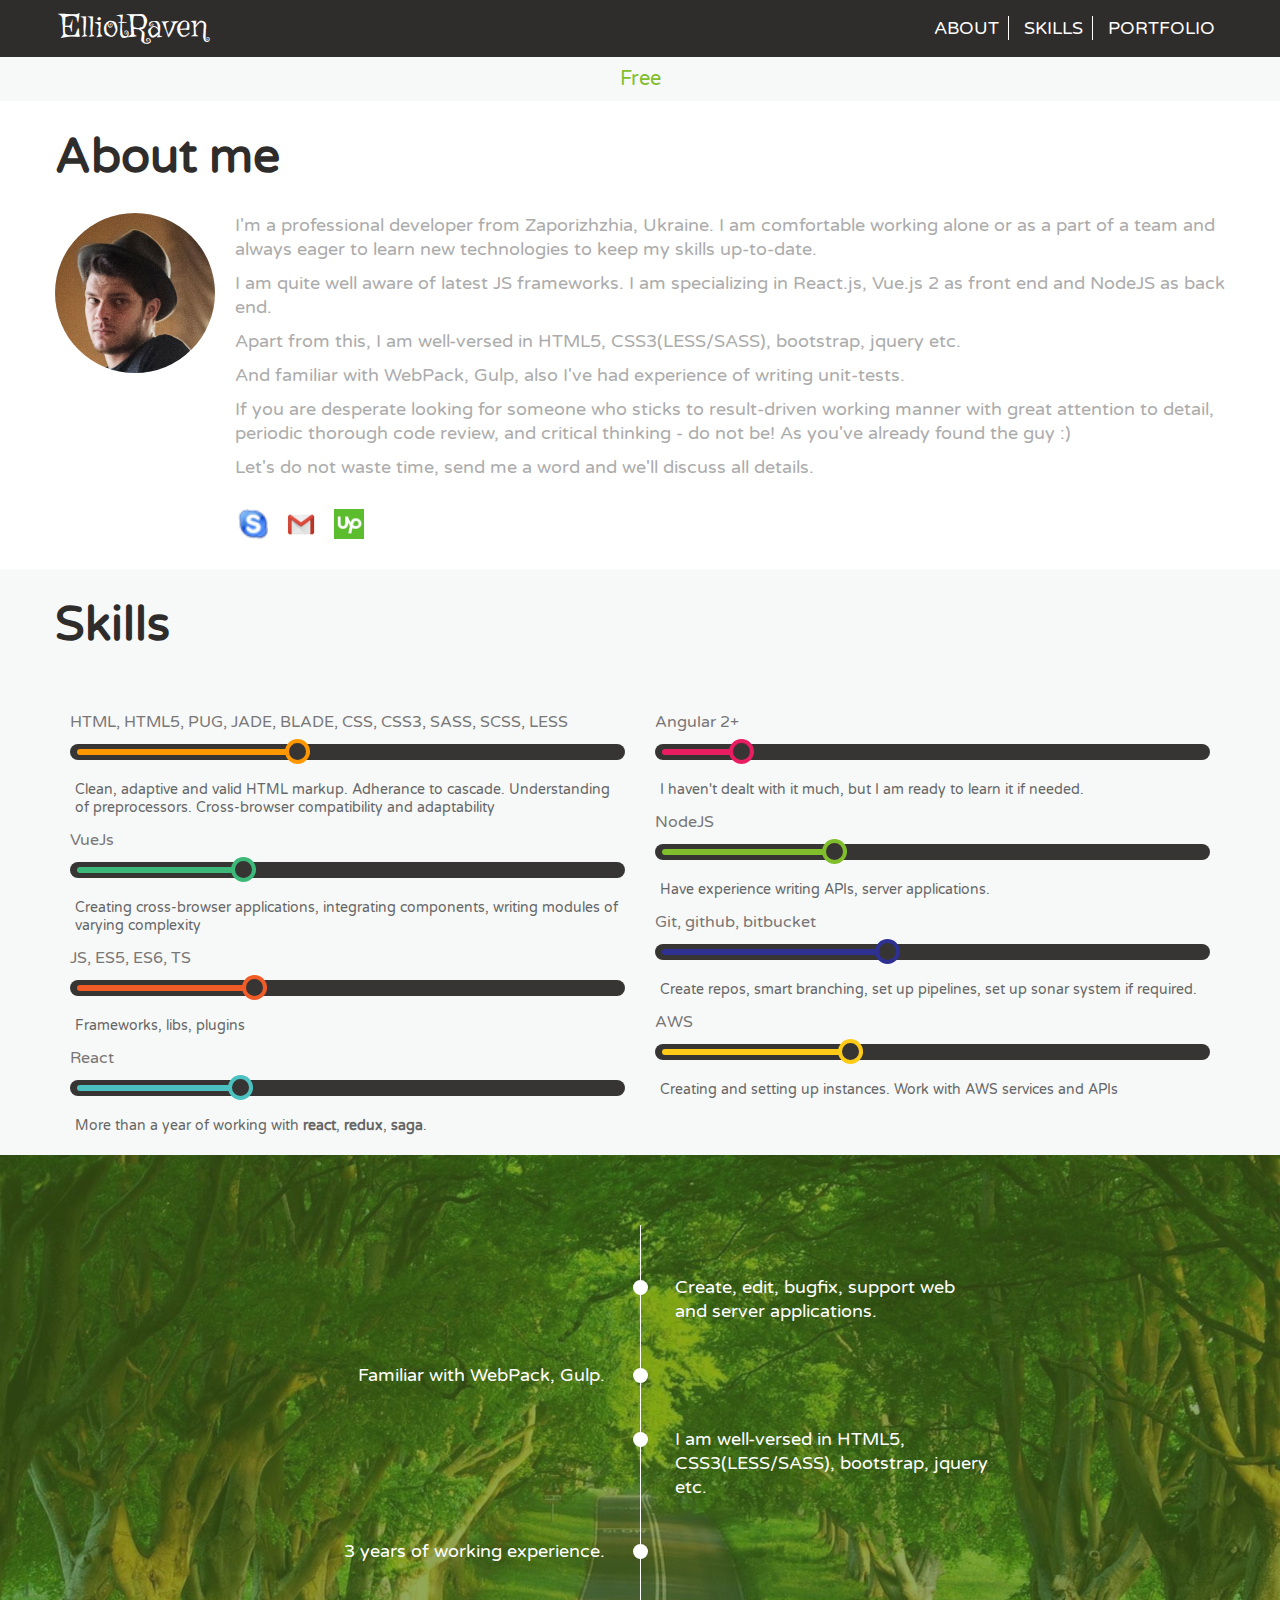
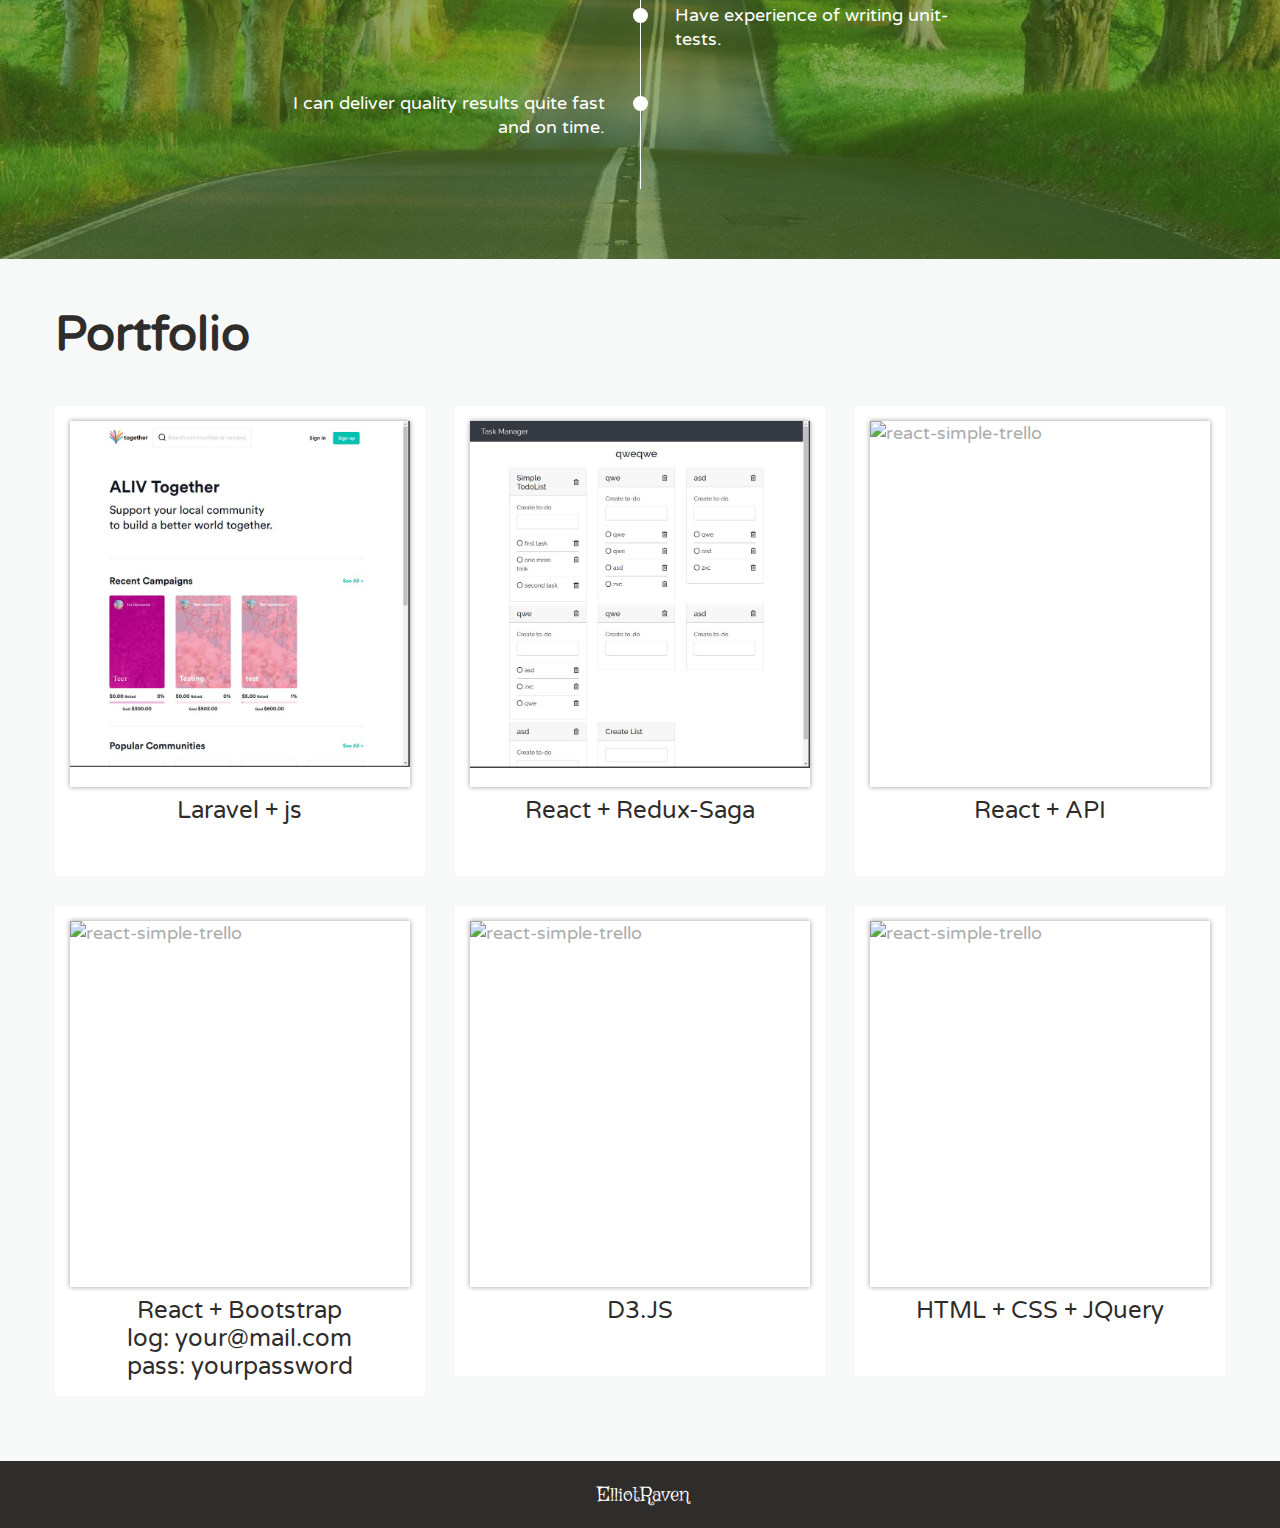
==== index.html @ 78603267 "add visitcard site to projects" ====
<!DOCTYPE html>
<html xmlns="http://www.w3.org/1999/xhtml" lang="en">
<head>
    <meta http-equiv="content-type" content="text/html; charset=utf-8" />
    <meta name="viewport" content="width=device-width, initial-scale=1.0, user-scalable=yes">
    <title>ElliotRaven</title>
    <meta name="description" content="front-end developer">

    <style>
        .preloader {
            -webkit-transition: all .3s;
            -moz-transition: all .3s;
            -ms-transition: all .3s;
            -o-transition: all .3s;
            transition: all .3s;
        }
        .loader {
            border: 10px solid #f3f3f3;
            border-top: 10px solid #02bb00;
            border-radius: 50%;
            width: 50px;
            height: 50px;
            position: relative;
            z-index: 9999;
            animation: spin 2s linear infinite;
            margin: 100px auto 0;
        }

        @keyframes spin {
            0% { transform: rotate(0deg); }
            100% { transform: rotate(360deg); }
        }
    </style>

    <script type="text/javascript">

        var loader

        function init() {

            // quit if this function has already been called
            if (arguments.callee.done) return;

            loader = document.createElement("div")
            loader.classList.add('loader')

            document.body.appendChild(loader)

            // flag this function so we don't do the same thing twice
            arguments.callee.done = true;

            // kill the timer
            if (_timer) clearInterval(_timer);

            // do stuff
        };
        function loadApp() {
            // kill the timer
            if (_timer2) clearInterval(_timer2);

            loader.remove()

            var preloader = document.querySelector('.preloader')

            preloader.style.display = 'block'
        }

        /* for Mozilla/Opera9 */
        if (document.addEventListener) {
            document.addEventListener("DOMContentLoaded", init, false);
        }

        /* for Internet Explorer */
        /*@cc_on @*/
        /*@if (@_win32)
          document.write("<script id=__ie_onload defer src=javascript:void(0)><\/script>");
          var script = document.getElementById("__ie_onload");
          script.onreadystatechange = function() {
            if (this.readyState == "complete") {
              init(); // call the onload handler
            }
          };
        /*@end @*/

        /* for Safari */
        if (/WebKit/i.test(navigator.userAgent)) {  // sniff
            var _timer = setInterval(function() {
                if (/loaded|interactive/.test(document.readyState)) {
                    init(); // call the onload handler
                }
                if (/complete/.test(document.readyState)) {
                    loadApp(); // call the onload handler
                }
            }, 10);
            var _timer2 = setInterval(function() {
                if (/complete/.test(document.readyState)) {
                    loadApp(); // call the onload handler
                }
            }, 10);
        }

        /* for other browsers */
        window.onload = init;
    </script>

    <!--favicon-->
    <link rel="icon" type="image/vnd.microsoft.icon" href="img/favicon/favicon.ico">
    <link rel="SHORTCUT ICON" href="img/favicon/favicon.ico">
    <link rel="apple-touch-icon" href="img/favicon/gear-152-215459.png" />
    <!--fonts-->
    <link rel="stylesheet" href="https://use.fontawesome.com/38a3d8d252.css">
    <link href="https://fonts.googleapis.com/css?family=Varela+Round" rel="stylesheet">
    <link href="https://fonts.googleapis.com/css?family=Griffy" rel="stylesheet">
    <!--style-->
    <style>header {  padding: 10px 0;  }  header figure {  float: left;  }  header figure a, footer a {  display: block;  font-size: 32px;  line-height: 36px;  color: #fff;  font-family: 'Griffy', cursive;  }  header figure a i, footer a i {  font-size: 30px;  color: #fff;  margin-right: 5px;  }  header nav {  float: right;  padding: 5px 0;  }  header nav a {  display: inline-block;  vertical-align: middle;  font-size: 18px;  text-transform: uppercase;  padding: 0 10px;  position: relative;  }  header nav a:not(:last-child):after {  width: 1px;  background: #fff;  position: absolute;  top:0;  bottom: 0;  right: 0;  display: block;  }  header nav a:hover {  color: #3cb878;  }  .status {  padding: 10px 0;  font-size: 20px;  line-height: 24px;  text-align: center;  }  .on {  color: #80be2c;  }  .off {  color: #f15b26;  }  #about-block {  padding: 30px 0;  }  #about-block .img-box {  width: 160px;  height: 160px;  border-radius: 100%;  overflow: hidden;  float: left;  }  #about-block .img-box img {  width: 100%;  }  #about-block .text-box {  padding: 0 0 0 180px;  }  #about-block .text-box h1 {  font-size: 18px;  line-height: 24px;  font-weight: 400;  display: inline-block;  margin: 0;  }  #about-block .text-box p { padding-bottom: 10px }  #about-block .soc-link {  padding-top: 20px;  }  #about-block .soc-link li {  display: inline-block;  vertical-align: middle;  }  #about-block .soc-link a {display: inline-block;  vertical-align: middle;  margin: 0 3px;  position: relative;  }  #about-block .soc-link a {margin-right: 10px;} #about-block .soc-link a:hover {color: #f15b26;}  #about-block .soc-link img {width: 30px;  height: 30px;  display: inline-block;  vertical-align: middle;  }</style>

</head>
<body>

<div class="preloader" style="display: none;">
    <header class="mgrey-bg" id="header">
        <div class="page-width clear-fix">
            <figure><a href="#"><i class="fa fa-cogs"></i>ElliotRaven</a></figure>
            <nav>
                <a href="#about-block" class="animate-scroll">about</a>
                <a href="#skills-block" class="animate-scroll">skills</a>
                <a href="#portfolio-block" class="animate-scroll">portfolio</a>
            </nav>
        </div>
    </header>

    <main>
        <div class="status-box">
            <div class="page-width">
                <div class="status on">Free</div>
            </div>
        </div>
        <section id="about-block" class="white-bg">
            <div class="page-width clear-fix">
                <h2>About me</h2>
                <div class="img-box">
                    <img src="img/ZrOPfZ90sT8.jpg" alt="2">
                </div>
                <div class="text-box">
                    <p>
                        I'm a professional developer from Zaporizhzhia, Ukraine. I am comfortable working alone or as a
                        part of a team and always eager to learn new technologies to keep my skills up-to-date.
                    </p>
                    <p>
                        I am quite well aware of latest JS frameworks. I am specializing in
                        React.js, Vue.js 2 as front end and NodeJS as back end.
                    </p>
                    <p>
                        Apart from this, I am well-versed in HTML5, CSS3(LESS/SASS), bootstrap, jquery etc.
                    </p>
                    <p>
                        And familiar with WebPack, Gulp, also I've had experience of writing unit-tests.
                    </p>
                    <p>
                        If you are desperate looking for someone who sticks to result-driven working manner with great
                        attention to detail, periodic thorough code review, and critical thinking - do not be!
                        As you've already found the guy :)
                    </p>
                    <p>
                        Let's do not waste time, send me a word and we'll discuss all details.
                    </p>
                    <ul class="soc-link">
                        <li><a href="skype:air_drops"><img src="img/skype-icon-2.png" alt="skype"></a></li>
                        <li><a href="mailto:yevhen.lipa@gmail.com"><img src="img/gmail.ico" alt="gmail"></a></li>
                        <li><a href="https://www.upwork.com/freelancers/~019d8ac4631a853d73"><img src="img/upwork.png" alt="upwork"></a></li>
                    </ul>
                </div>
            </div>
        </section>
        <section id="skills-block">
            <div class="page-width">
                <h2>Skills</h2>
                <div class="skills clear-fix">
                    <div class="col-container clear-fix"></div>
                    <div class="col2">
                        <div class="skills-row">
                            <div class="h5">HTML, HTML5, PUG, JADE, BLADE, CSS, CSS3, SASS, SCSS, LESS</div>
                            <div class="skillbar" data-percent="83">
                                <div class="skillbar-bar yellow-bg"></div>
                                <!--<span class="skill-bar-percent"></span>-->
                            </div>
                            <div class="skills-data">
                                Clean, adaptive and valid HTML markup.
                                Adherance to cascade.
                                Understanding of preprocessors.
                                Cross-browser compatibility and adaptability
                            </div>
                        </div>
                        <div class="skills-row">
                            <div class="h5">VueJs</div>
                            <div class="skillbar" data-percent="64">
                                <div class="skillbar-bar green-bg"></div>
                                <!--<span class="skill-bar-percent"></span>-->
                            </div>
                            <div class="skills-data">Creating cross-browser applications, integrating components,
                                writing modules of varying complexity</div>
                        </div>
                        <div class="skills-row">
                            <div class="h5">JS, ES5, ES6, TS</div>
                            <div class="skillbar" data-percent="68">
                                <div class="skillbar-bar orange-bg"></div>
                                <!--<span class="skill-bar-percent"></span>-->
                            </div>
                            <div class="skills-data">Frameworks, libs, plugins</div>
                        </div>
                        <div class="skills-row">
                            <div class="h5">React</div>
                            <div class="skillbar" data-percent="63">
                                <div class="skillbar-bar bluegreen-bg"></div>
                                <!--<span class="skill-bar-percent"></span>-->
                            </div>
                            <div class="skills-data">More than a year of working with
                                <b>react</b>,
                                <b>redux</b>,
                                <b>saga</b>.
                            </div>
                        </div>
                    </div>
                    <div class="col2">
                        <div class="skills-row">
                            <div class="h5">Angular 2+</div>
                            <div class="skillbar" data-percent="33">
                                <div class="skillbar-bar pink-bg"></div>
                                <!--<span class="skill-bar-percent"></span>-->
                            </div>
                            <div class="skills-data">I haven't dealt with it much, but I am ready to learn it if needed.</div>
                        </div>
                        <div class="skills-row">
                            <div class="h5">NodeJS</div>
                            <div class="skillbar" data-percent="66">
                                <div class="skillbar-bar olive-bg"></div>
                                <!--<span class="skill-bar-percent"></span>-->
                            </div>
                            <div class="skills-data">Have experience writing APIs, server applications.</div>
                        </div>
                        <div class="skills-row">
                            <div class="h5">Git, github, bitbucket</div>
                            <div class="skillbar" data-percent="85">
                                <div class="skillbar-bar blue-bg"></div>
                                <!--<span class="skill-bar-percent"></span>-->
                            </div>
                            <div class="skills-data">Create repos, smart branching, set up pipelines, set up sonar system if required.</div>
                        </div>
                        <div class="skills-row">
                            <div class="h5">AWS</div>
                            <div class="skillbar" data-percent="72">
                                <div class="skillbar-bar wyellow-bg"></div>
                                <!--<span class="skill-bar-percent"></span>-->
                            </div>
                            <div class="skills-data">
                                Creating and setting up instances.
                                Work with AWS services and APIs
                            </div>
                        </div>
                    </div>
                </div>
            </div>
        </section>
        <div id="more-skills" class="white-bg">
            <div class="page-width">
                <div class="text-skills">
                    <ul>
                        <li><span>Create, edit, bugfix, support web and server applications.</span></li>
                        <li><span>Familiar with WebPack, Gulp.</span></li>
                        <li><span>I am well-versed in HTML5, CSS3(LESS/SASS), bootstrap, jquery etc.</span></li>
                        <li><span>3 years of working experience.</span></li>
                        <li><span>Have experience of writing unit-tests.</span></li>
                        <li><span>I can deliver quality results quite fast and on time.</span></li>
                    </ul>
                </div>
            </div>
        </div>
        <section id="portfolio-block">
            <div class="page-width">
                <h2>Portfolio</h2>
                <div class="col-container clear-fix">
                    <!--<div class="col3">-->
                        <!--<div class="col-item">-->
                            <!--<div class="img-box"><img src="img/screenshot.jpg" alt="ecosquared"></div>-->
                            <!--<div class="text-box">-->
                                <!--<div class="h5">VueJS + Laravel</div>-->
                            <!--</div>-->
                            <!--<a href="https://ecosquared.tech" class="read-more"></a>-->
                        <!--</div>-->
                    <!--</div>-->
                    <!--<div class="col3">-->
                        <!--<div class="col-item">-->
                            <!--<div class="img-box"><img src="img/screenshot2.png" alt="quwi"></div>-->
                            <!--<div class="text-box">-->
                                <!--<div class="h5">VueJS + Nuxt</div>-->
                            <!--</div>-->
                            <!--<a href="http://quwi.surge.sh" class="read-more"></a>-->
                        <!--</div>-->
                    <!--</div>-->
                    <div class="col3">
                        <div class="col-item">
                            <div class="img-box"><img src="img/screenshot3.jpg" alt="together"></div>
                            <div class="text-box">
                                <div class="h5">Laravel + js</div>
                            </div>
                            <a href="https://www.fundingtestapp.com/" class="read-more"></a>
                        </div>
                    </div>
                    <div class="col3">
                        <div class="col-item">
                            <div class="img-box"><img src="img/screenshot4.jpg" alt="react-simple-trello"></div>
                            <div class="text-box">
                                <div class="h5">React + Redux-Saga</div>
                            </div>
                            <a href="http://tmtf.surge.sh/" class="read-more"></a>
                        </div>
                    </div>
                    <div class="col3">
                        <div class="col-item">
                            <div class="img-box"><img src="http://i.imgur.com/FACgPOa.png" alt="react-simple-trello"></div>
                            <div class="text-box">
                                <div class="h5">React + API</div>
                            </div>
                            <a href="http://news-blog.surge.sh/" class="read-more"></a>
                        </div>
                    </div>
                    <div class="col3">
                        <div class="col-item">
                            <div class="img-box"><img src="http://i.imgur.com/HYLhY7X.png" alt="react-simple-trello"></div>
                            <div class="text-box">
                                <div class="h5">
                                    React + Bootstrap
                                    <ul>
                                        <li>log: your@mail.com</li>
                                        <li>pass: yourpassword</li>
                                    </ul>
                                </div>
                            </div>
                            <a href="http://crm-simple.surge.sh/" class="read-more"></a>
                        </div>
                    </div>
                    <div class="col3">
                        <div class="col-item">
                            <div class="img-box"><img src="http://i.imgur.com/X2EsW6L.png" alt="react-simple-trello"></div>
                            <div class="text-box">
                                <div class="h5">
                                    D3.JS
                                </div>
                            </div>
                            <a href="http://d3-chart-custom.surge.sh/" class="read-more"></a>
                        </div>
                    </div>
                    <div class="col3">
                        <div class="col-item">
                            <div class="img-box"><img src="http://i.imgur.com/7nGoBAv.png" alt="react-simple-trello"></div>
                            <div class="text-box">
                                <div class="h5">
                                    HTML + CSS + JQuery
                                </div>
                            </div>
                            <a href="https://eliotraven.github.io/" class="read-more"></a>
                        </div>
                    </div>
                </div>
            </div>
        </section>
    </main>

    <footer class="mgrey-bg">
        <div class="page-width">
            <a href="#header" class="animate-scroll"><i class="fa fa-cogs"></i>ElliotRaven</a>
        </div>
    </footer>

    <link rel="stylesheet" href="style.css" type="text/css" />
    <link rel="stylesheet" href="css/responsive.css" type="text/css" />
    <link rel="stylesheet" href="css/animate.css" type="text/css" />

    <script type="text/javascript" src="https://code.jquery.com/jquery-3.2.1.min.js"></script>
    <script type="text/javascript" src="js/skill.bars.jquery.js"></script>
    <script type="text/javascript" src="js/waypoints.min.js"></script>
    <script type="text/javascript" src="js/animate.js"></script>
    <script type="text/javascript" src="js/action.js"></script>
</div>

</body>
</html>
---- style.css ----
.btn, .h1, body, h2, html {
    position: relative
}

.btn:focus, .btn:visited {
    outline: 0
}

.btn, .inline-block {
    vertical-align: middle
}

.float-none, .inline-block {
    float: none !important
}

*, :after, :before {
    transition: all .2s
}

* {
    -webkit-box-sizing: border-box;
    -moz-box-sizing: border-box;
    box-sizing: border-box
}

::-webkit-input-placeholder {
    color: #b2b2b2;
    font-size: 16px;
    font-family: 'Varela Round', sans-serif;
    letter-spacing: 0
}

::-moz-placeholder {
    color: #b2b2b2;
    font-size: 16px;
    font-family: 'Varela Round', sans-serif;
    letter-spacing: 0
}

:-moz-placeholder {
    color: #b2b2b2;
    font-size: 16px;
    font-family: 'Varela Round', sans-serif;
    letter-spacing: 0
}

:-ms-input-placeholder {
    color: #b2b2b2;
    font-size: 16px;
    font-family: 'Varela Round', sans-serif;
    letter-spacing: 0
}

::-webkit-resizer {
    display: none
}

.reset, .reset *, a, body, html, ul {
    border: none;
    list-style: none;
    margin: 0;
    outline: 0;
    padding: 0
}

html {
    height: 100%
}

body {
    background: #f7f9f9;
    color: #acacac;
    min-height: 100%;
    height: auto !important;
    height: 100%;
    font: 400 18px/24px 'Varela Round', sans-serif
}

body, html {
    width: 100%
}

a img, img {
    border: none
}

i.fa:before {
    display: block
}

a {
    color: #222;
    text-decoration: none
}

p {
    margin: 0;
    padding: 0
}

figure {
    margin: 0
}

.h1, .h2, .h3, .h4, .h5, .h6, h2 {
    color: #2f2c2c;
    margin: 0;
    padding: 0
}

.h1, h2 {
    font-size: 48px;
    line-height: 52px;
    padding-bottom: 30px
}

.h2 {
    font-size: 42px;
    line-height: 44px
}

.h3 {
    font-size: 36px;
    line-height: 40px
}

.h4 {
    font-size: 30px;
    line-height: 34px
}

.h5 {
    font-size: 24px;
    line-height: 28px
}

.h6 {
    font-size: 18px;
    line-height: 22px
}

.description-text {
    font-size: 16px;
    line-height: 20px;
    color: #acacac
}

#skills-block .h5, .btn {
    line-height: 24px;
    cursor: pointer
}

.btn {
    border-radius: 30px;
    text-align: center;
    display: inline-block;
    border: 2px solid transparent;
    color: #fff;
    font-size: 15px;
    text-transform: uppercase;
    padding: 16px 30px;
    background: #2f2c2c
}

.btn:before {
    display: block;
    border-left: 2px solid #fff;
    border-top: 2px solid #fff;
    border-radius: 40px 0 0;
    position: absolute;
    top: 7px;
    left: 7px;
    width: 17px;
    height: 16px
}

.btn:hover {
    -webkit-box-shadow: 8px 10px 30px -10px rgba(0, 0, 0, .75);
    -moz-box-shadow: 8px 10px 30px -10px rgba(0, 0, 0, .75);
    box-shadow: 8px 10px 30px -10px rgba(0, 0, 0, .75)
}

.btn:active {
    -webkit-box-shadow: inset 0 0 60px -10px rgba(0, 0, 0, .75);
    -moz-box-shadow: inset 0 0 60px -10px rgba(0, 0, 0, .75);
    box-shadow: inset 0 0 60px -10px rgba(0, 0, 0, .75)
}

.load-more .read-more {
    padding-top: 78px;
    display: inline-block;
    position: relative;
    color: #d7d7d7;
    text-transform: uppercase
}

.load-more .read-more:hover, .load-more .read-more:hover i:before {
    color: #2f2c2c
}

.load-more .read-more i:before {
    position: absolute;
    display: block;
    top: 0;
    left: 0;
    right: 0;
    margin: 0 auto;
    font-size: 70px;
    color: #d7d7d7
}

.border-none {
    border: none !important
}

.textalign-l {
    text-align: left !important
}

.textalign-r {
    text-align: right !important
}

.textalign-c {
    text-align: center
}

.inline-block {
    display: inline-block !important
}

:after, :before {
    content: '';
    display: none
}

.skillbar *, .skills-data {
    transition: none
}

.clear-fix:after, header nav > ul > li:after {
    content: '.';
    display: block;
    height: 0;
    font-size: 0;
    visibility: hidden;
    clear: both
}

.page-width {
    width: 1170px;
    margin: 0 auto
}

.col-10, .col-15, .col-20, .col-30, .col-35, .col-40, .col-45, .col-5, .col-50, .col-55, .col-60, .col-70, .col-75, .col-80, .col-90, .col2, .col3, .col4, .col6 {
    padding: 15px;
    float: left;
    position: relative
}

.col-50, .col2 {
    width: 50%
}

.col3 {
    width: 33.333%
}

.col4 {
    width: 25%
}

.col6 {
    width: 16.6666%
}

.col-5 {
    width: 5%
}

.col-10 {
    width: 10%
}

.col-15 {
    width: 15%
}

.col-20 {
    width: 20%
}

.col-30 {
    width: 30%
}

.col-35 {
    width: 35%
}

.col-40 {
    width: 40%
}

.col-60 {
    width: 60%
}

.col-70 {
    width: 70%
}

.col-75 {
    width: 75%
}

.col-80 {
    width: 80%
}

.col-90 {
    width: 90%
}

.col-item {
    padding: 15px
}

.col-container {
    margin: 0 -15px
}

.grey-bg {
    background-color: #f7f9f9
}

.green-grey-bg {
    background-color: #3d4d4f
}

.mgrey-bg {
    background-color: #2f2c2c
}

.dgrey-bg {
    background-color: #151414
}

.bluegreen-bg {
    background-color: #4cc2c0
}

.wblue-bg {
    background-color: #00aeef
}

.blue-bg {
    background-color: #2e3192
}

.violet-bg {
    background-color: #6739b6
}

.wviolet {
    background-color: #605ca9
}

.dviolet-bg {
    background-color: #31364c
}

.orange-bg {
    background-color: #f15b26
}

.yellow-bg {
    background-color: #fcaf3b
}

.wyellow-bg {
    background-color: #fecb16
}

.brown {
    background-color: #c69c6d
}

.pink-bg {
    background-color: #e91d62
}

.green-bg {
    background-color: #3cb878
}

.olive-bg {
    background-color: #80be2c
}

.white-bg {
    background-color: #fff
}

.white-color, header nav a {
    color: #fff
}

.olive-color {
    color: #8dc63f !important
}

.green-color, .search-cart a.active:hover i:before, .search-cart a:hover i:before, header nav > ul > li.dropdown .dropdown-box .dropdown-link a:hover, header nav > ul > li.dropdown .dropdown-box .dropdown-link a:hover i:before, header nav > ul > li.dropdown .dropdown-box ul li a:hover {
    color: #4cc2c0
}

.dgrey-color {
    color: #2f2c2c
}

.white-color {
    color: #fff
}

#skills-block {
    padding-top: 30px
}

#skills-block .h5 {
    color: #797676;
    font-size: 16px;
    padding-top: 6px
}

#skills-block .h5 span {
    float: right;
    color: #8dc63f
}

.skills {
    padding-top: 8px
}

.skills-data {
    padding: 5px;
    font-size: 14px;
    line-height: 18px;
    color: #666;
    font-weight: 400
}

.skillbar {
    width: 100%;
    height: 16px;
    border-radius: 10px;
    background: #373434;
    padding: 5px 7px;
    position: relative;
    display: inline-block;
    margin: 10px 0
}

.skill-bar-percent {
    position: absolute;
    right: 10px;
    top: -33px;
    font-size: 16px;
    line-height: 24px;
    color: #8dc63f
}

footer a, footer a i:before {
    font-size: 20px
}

.skillbar-bar {
    height: 6px;
    border-radius: 5px;
    width: 0;
    display: inline-block;
    position: absolute;
    overflow: visible !important
}

.skillbar-bar.yellow-bg {
    background-color: #ff9700 !important
}

.skillbar-bar.green-bg {
    background-color: #3cb878 !important
}

.skillbar-bar.orange-bg {
    background-color: #f15b26 !important
}

.skillbar-bar.bluegreen-bg {
    background-color: #4cc2c0 !important
}

.skillbar-bar.yellow-bg:after {
    border-color: #ff9700
}

.skillbar-bar.green-bg:after {
    border-color: #3cb878
}

.skillbar-bar.orange-bg:after {
    border-color: #f15b26
}

.skillbar-bar.bluegreen-bg:after {
    border-color: #4cc2c0
}

.skillbar-bar.pink-bg {
    background-color: #e91d62 !important
}

.skillbar-bar.olive-bg {
    background-color: #80be2c !important
}

.skillbar-bar.blue-bg {
    background-color: #2e3192 !important
}

.skillbar-bar.wyellow-bg {
    background-color: #fecb16 !important
}

.skillbar-bar.pink-bg:after {
    border-color: #e91d62
}

.skillbar-bar.olive-bg:after {
    border-color: #80be2c
}

.skillbar-bar.blue-bg:after {
    border-color: #2e3192
}

.skillbar-bar.wyellow-bg:after {
    border-color: #fecb16
}

.skillbar-bar:after {
    display: block;
    right: 0;
    top: -10px;
    width: 17px;
    height: 17px;
    border: 4px solid #fff;
    position: absolute;
    border-radius: 100%;
    background: #373434;
    z-index: 999
}

#more-skills {
    background: url(img/moreskils-bg.jpg) center no-repeat;
    background-size: cover;
    position: relative
}

#more-skills:before {
    position: absolute;
    top: 0;
    bottom: 0;
    right: 0;
    left: 0;
    display: block;
    background: rgba(75, 111, 26, 0.6);
}

#more-skills .text-skills:after {
    position: absolute;
    display: block;
    width: 1px;
    background: #fff;
    height: 80%;
    top: 10%;
    left: 0;
    right: 0;
    margin: 0 auto
}

#more-skills .text-skills ul {
    padding: 100px 20%
}

#more-skills .text-skills ul li {
    padding: 20px 0;
    color: #fff;
    position: relative;
    margin: 0 auto;
    animation-duration: 2s
}

#more-skills .text-skills ul li:nth-child(odd) {
    text-align: left;
    padding-left: 55%
}

#more-skills .text-skills ul li:nth-child(even) {
    text-align: right;
    padding-right: 55%
}

#more-skills .text-skills ul li:before {
    width: 15px;
    height: 15px;
    border-radius: 100%;
    background: #fff;
    display: block;
    position: absolute;
    top: 25px;
    right: 0;
    left: 0;
    margin: 0 auto
}

#portfolio-block {
    padding: 50px 0
}

#portfolio-block .col3 .col-item {
    background: #fff;
    position: relative;
    min-height: 470px
}

#portfolio-block .col3 .col-item:hover {
    box-shadow: 0 0 20px rgba(0, 0, 0, .6)
}

#portfolio-block .col3 .col-item .img-box {
    height: 366px;
    overflow: hidden;
    box-shadow: 0 0 5px rgba(0, 0, 0, .4)
}

#portfolio-block .col3 .img-box img {
    width: 100%;
    height: auto;
    display: block
}

#portfolio-block .col3 .h5 {
    text-align: center;
    padding-top: 10px
}

#portfolio-block .col3 .col-item .read-more {
    position: absolute;
    top: 0;
    left: 0;
    right: 0;
    bottom: 0;
    display: block;
    width: 100%;
    height: 100%
}

footer {
    padding: 20px 0;
    text-align: center
}

footer a {
    display: inline-block;
    line-height: 24px
}

footer a:hover, footer a:hover i:before {
    color: #8dc63f
}
---- css/responsive.css ----
@media all and (max-width:1217px){.col-container{margin:0}.page-width{width:100%;padding:0 30px}}@media all and (max-width:950px){#portfolio-block{text-align:center;font-size:0;line-height:0}#portfolio-block .col3{display:inline-block;vertical-align:middle;width:50%;float:none}}@media all and (max-width:800px){#about-block .text-box{padding-top:0}#about-block .soc-link li{display:block}}@media all and (max-width:760px){#more-skills .text-skills ul{padding:100px 10%}}@media all and (max-width:600px){header figure,header nav{float:none}header .page-width{padding:0}#about-block,header figure a,header nav{text-align:center}header nav{padding:10px 0}#about-block .img-box{float:none;margin:0 auto}#about-block .text-box{padding:30px 0}#more-skills .text-skills ul{padding:100px 0}#portfolio-block .col3{width:100%}}@media all and (max-width:500px){#skills-block .col2{width:100%}}@media all and (max-width:400px){#more-skills .text-skills:after{margin-left:50px}#more-skills .text-skills ul li:before{margin-left:13px}#more-skills .text-skills ul li:nth-child(even),#more-skills .text-skills ul li:nth-child(odd){padding:20px 0 20px 60px;text-align:left}}
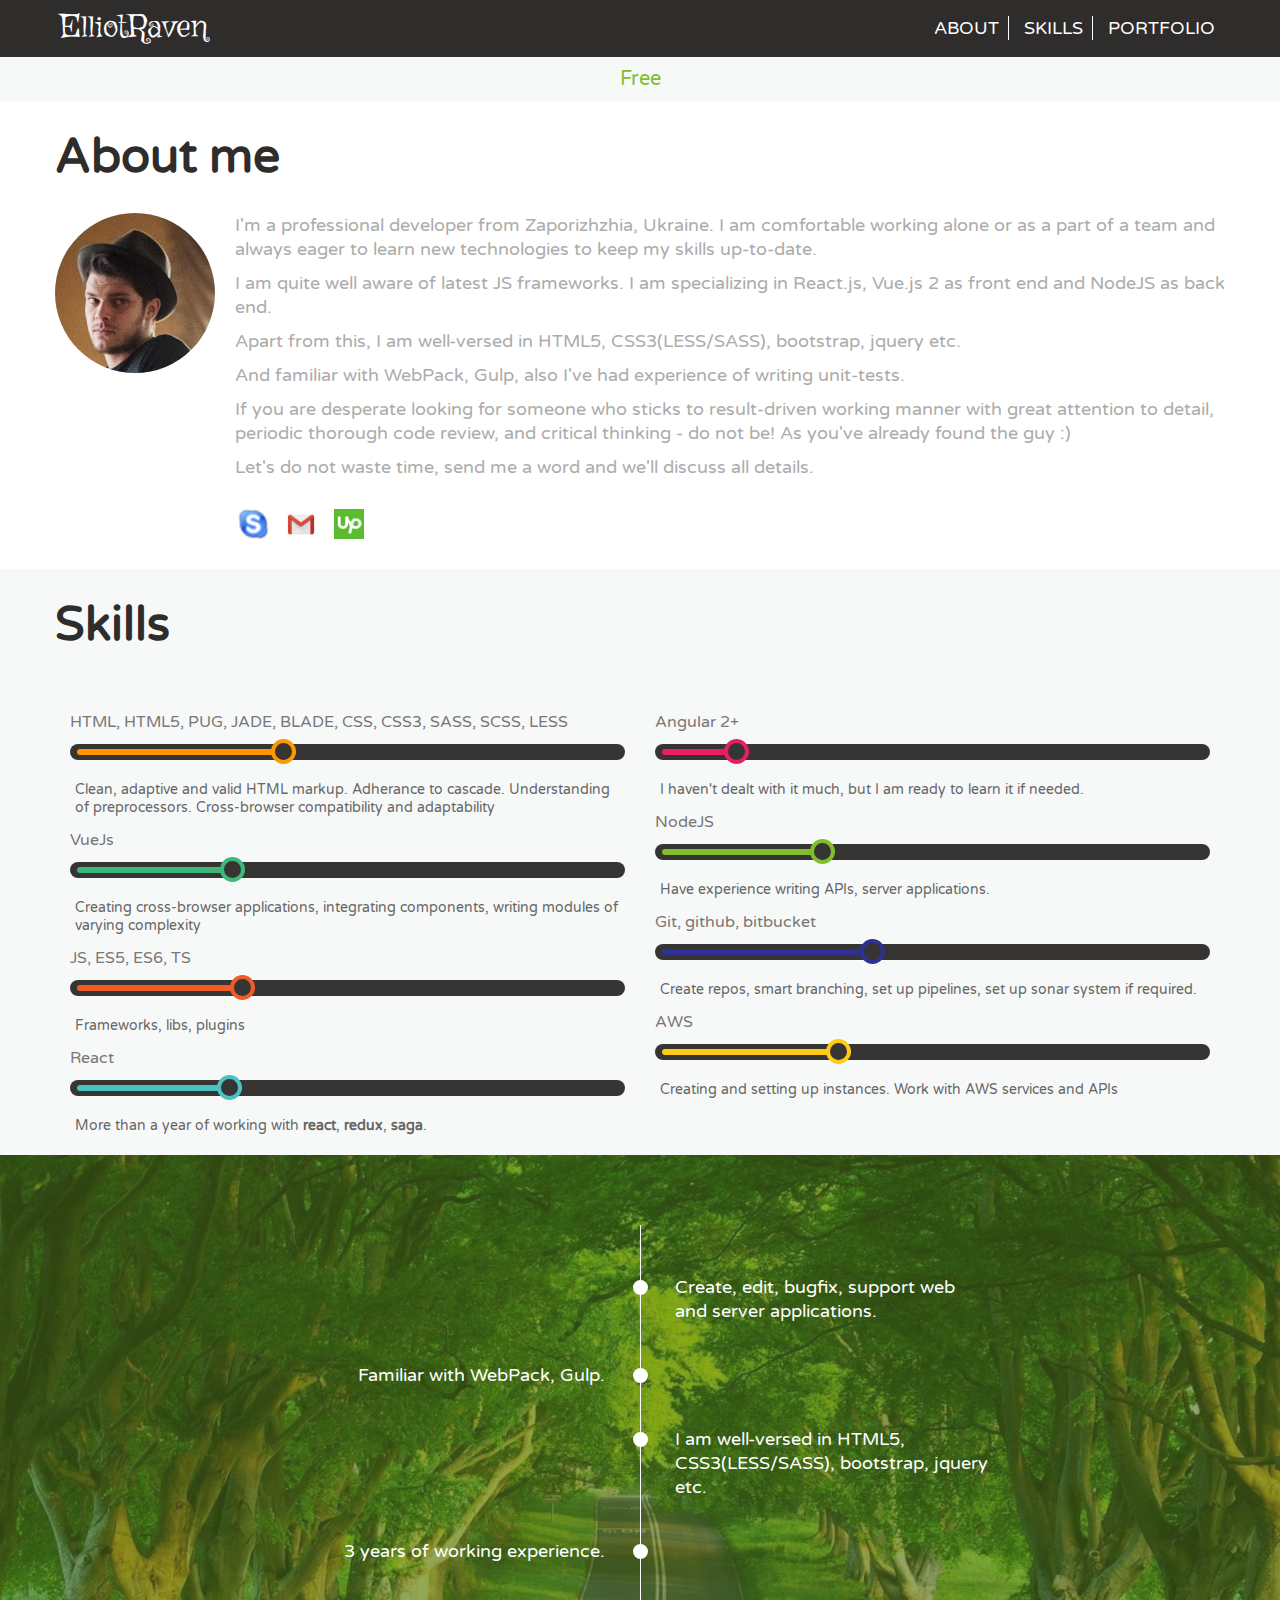
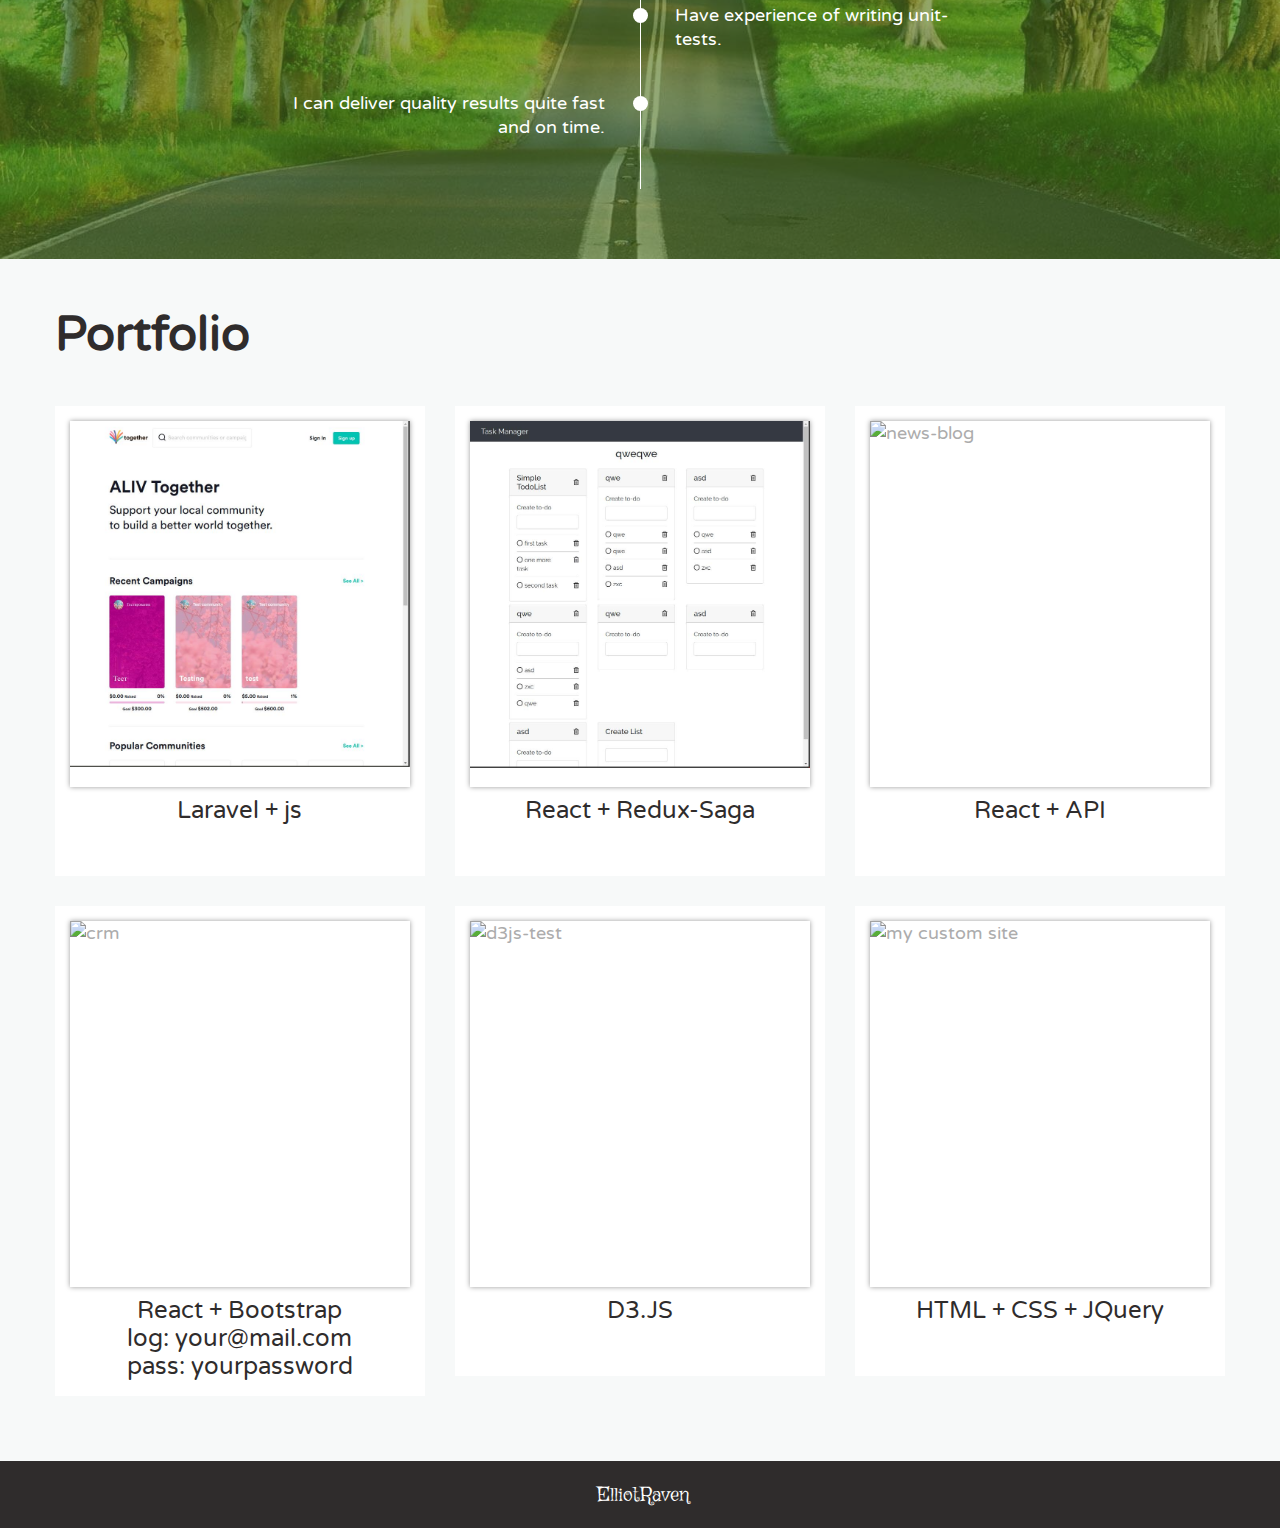
==== commit 3acdc10f: "alts changed" ====
--- a/index.html
+++ b/index.html
@@ -317,7 +317,7 @@
                     </div>
                     <div class="col3">
                         <div class="col-item">
-                            <div class="img-box"><img src="http://i.imgur.com/FACgPOa.png" alt="react-simple-trello"></div>
+                            <div class="img-box"><img src="http://i.imgur.com/FACgPOa.png" alt="news-blog"></div>
                             <div class="text-box">
                                 <div class="h5">React + API</div>
                             </div>
@@ -326,7 +326,7 @@
                     </div>
                     <div class="col3">
                         <div class="col-item">
-                            <div class="img-box"><img src="http://i.imgur.com/HYLhY7X.png" alt="react-simple-trello"></div>
+                            <div class="img-box"><img src="http://i.imgur.com/HYLhY7X.png" alt="crm"></div>
                             <div class="text-box">
                                 <div class="h5">
                                     React + Bootstrap
@@ -341,7 +341,7 @@
                     </div>
                     <div class="col3">
                         <div class="col-item">
-                            <div class="img-box"><img src="http://i.imgur.com/X2EsW6L.png" alt="react-simple-trello"></div>
+                            <div class="img-box"><img src="http://i.imgur.com/X2EsW6L.png" alt="d3js-test"></div>
                             <div class="text-box">
                                 <div class="h5">
                                     D3.JS
@@ -352,7 +352,7 @@
                     </div>
                     <div class="col3">
                         <div class="col-item">
-                            <div class="img-box"><img src="http://i.imgur.com/7nGoBAv.png" alt="react-simple-trello"></div>
+                            <div class="img-box"><img src="http://i.imgur.com/7nGoBAv.png" alt="my custom site"></div>
                             <div class="text-box">
                                 <div class="h5">
                                     HTML + CSS + JQuery
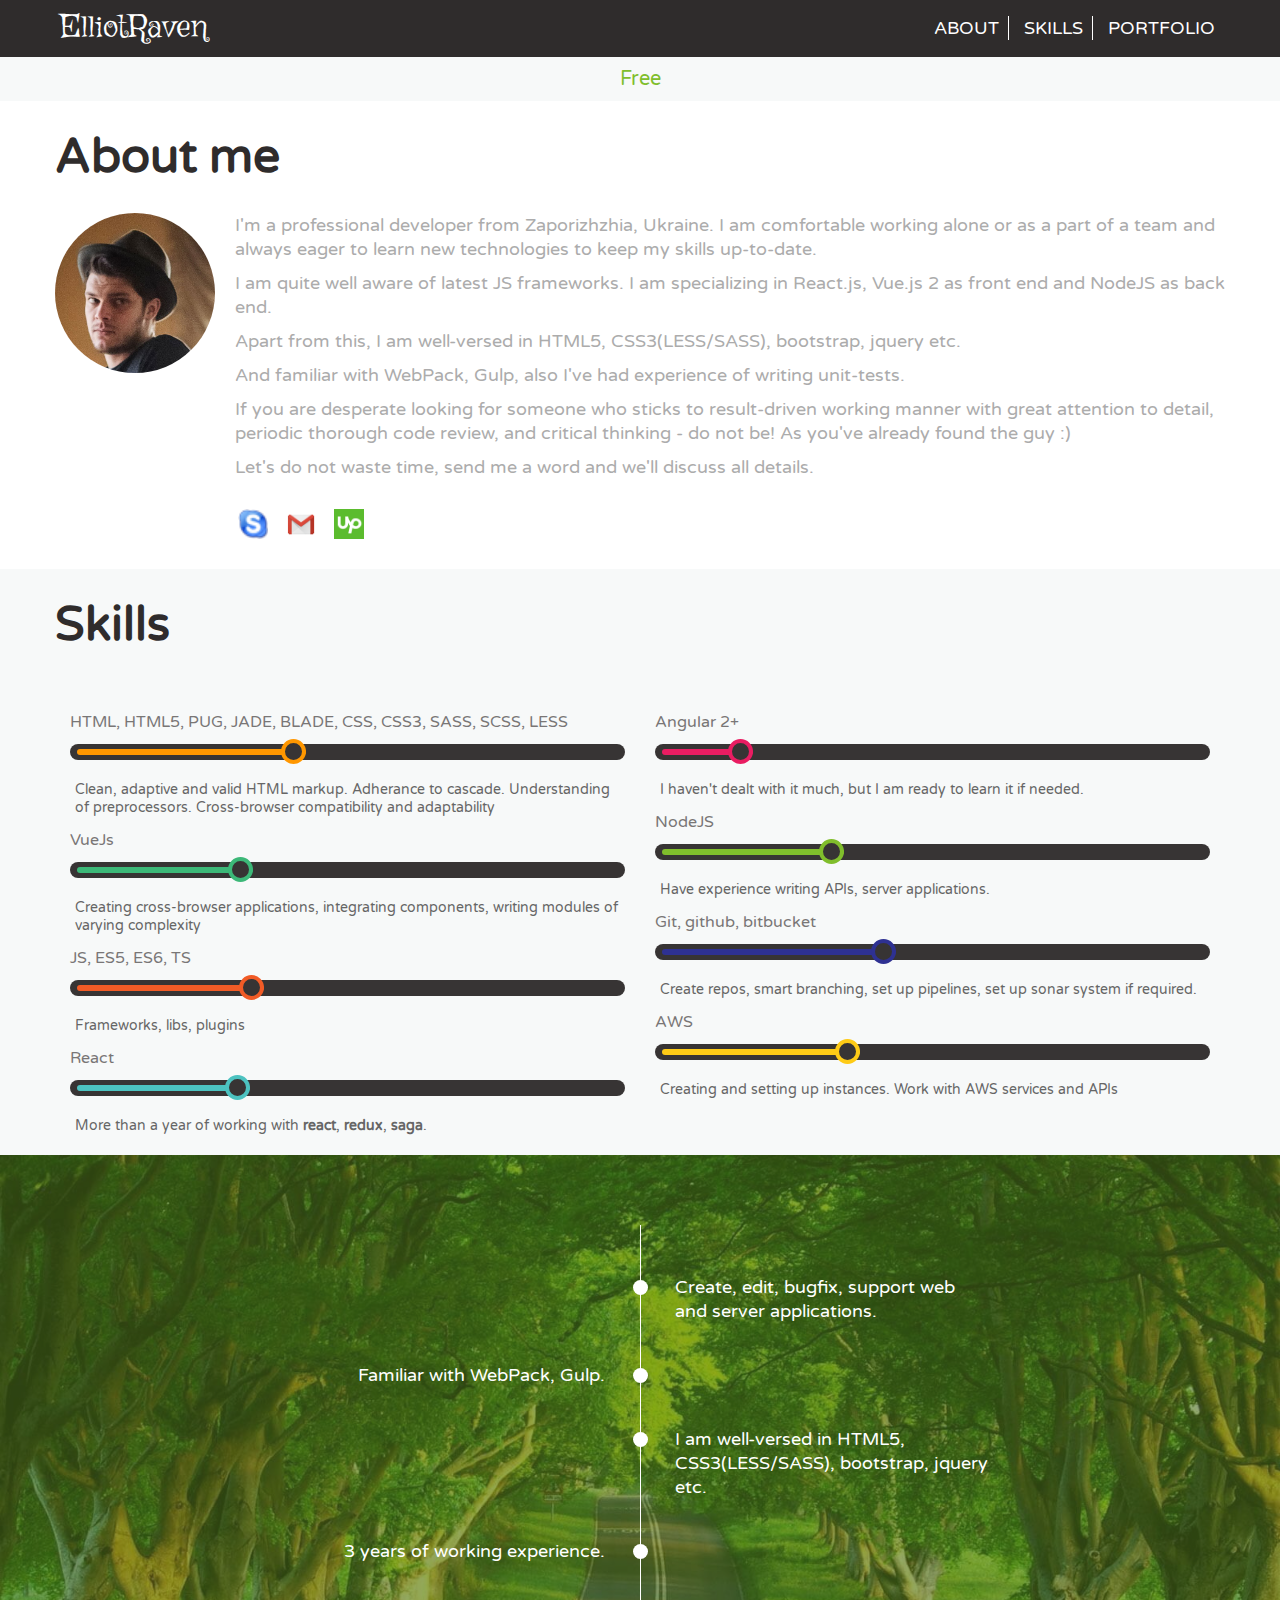
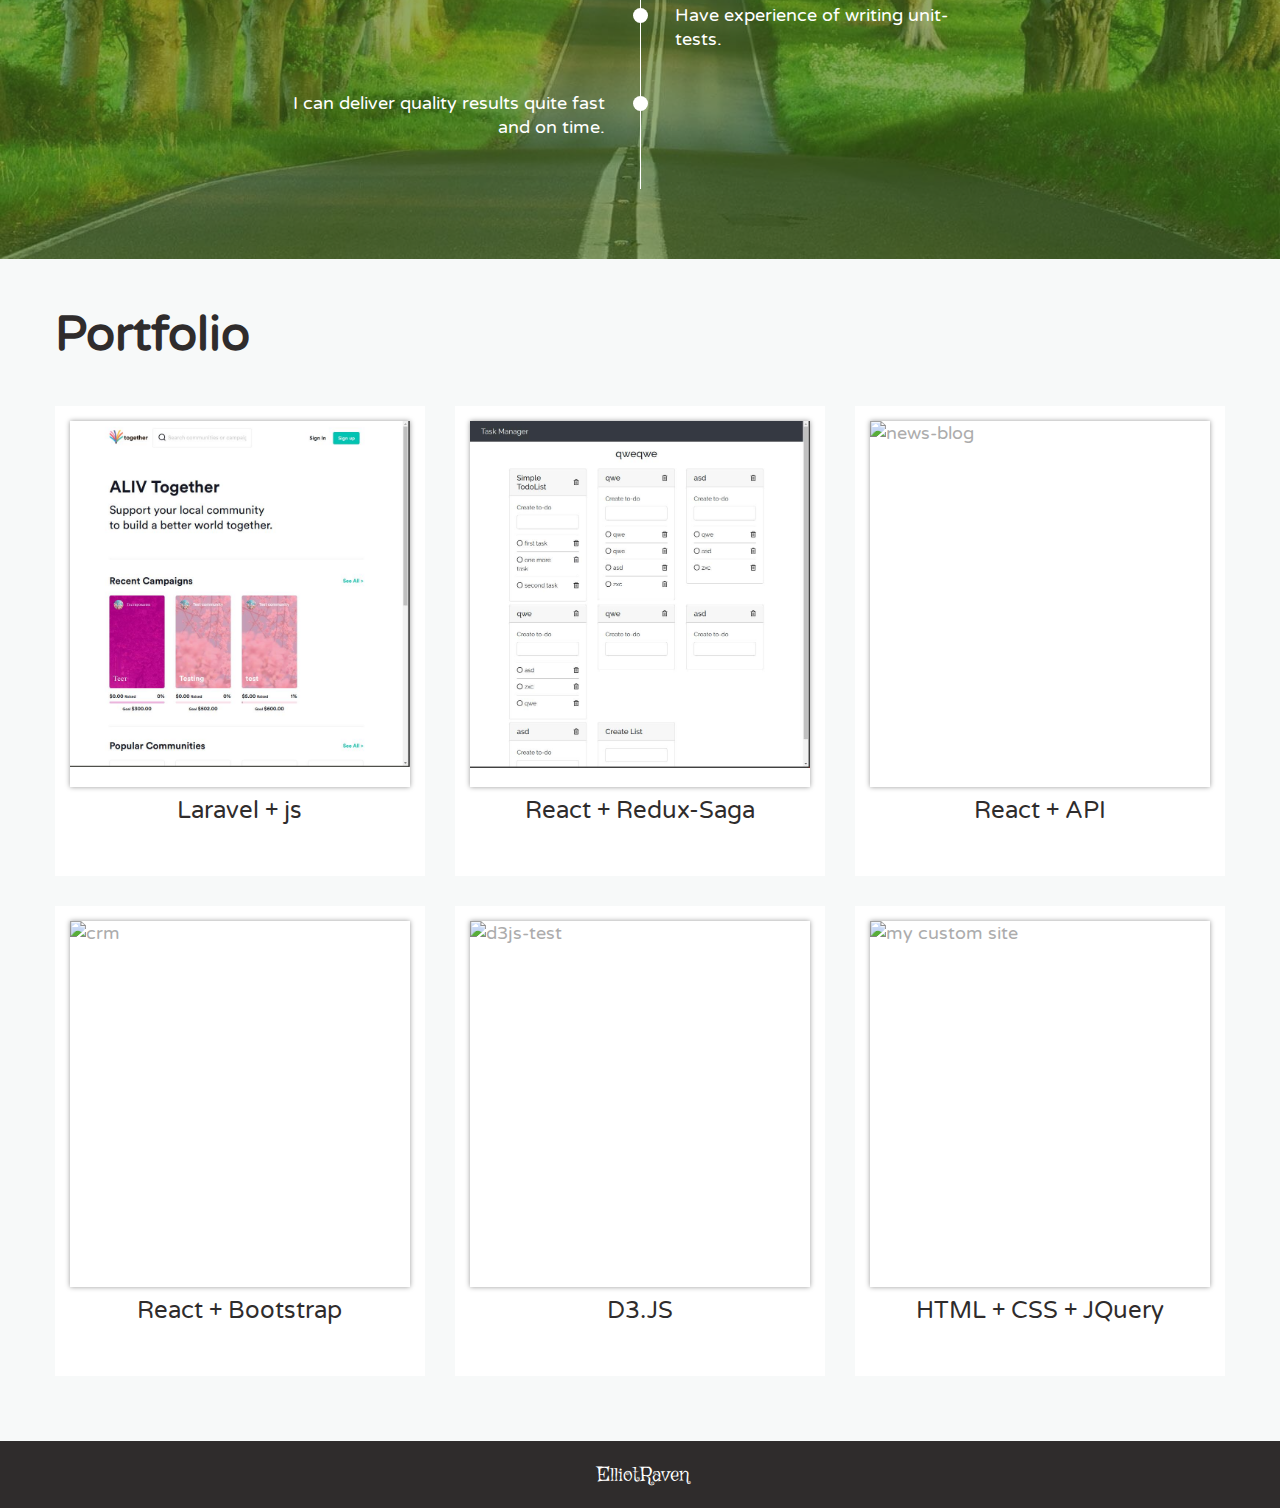
==== commit e8b78644: "crm credentials changed" ====
--- a/index.html
+++ b/index.html
@@ -279,24 +279,6 @@
             <div class="page-width">
                 <h2>Portfolio</h2>
                 <div class="col-container clear-fix">
-                    <!--<div class="col3">-->
-                        <!--<div class="col-item">-->
-                            <!--<div class="img-box"><img src="img/screenshot.jpg" alt="ecosquared"></div>-->
-                            <!--<div class="text-box">-->
-                                <!--<div class="h5">VueJS + Laravel</div>-->
-                            <!--</div>-->
-                            <!--<a href="https://ecosquared.tech" class="read-more"></a>-->
-                        <!--</div>-->
-                    <!--</div>-->
-                    <!--<div class="col3">-->
-                        <!--<div class="col-item">-->
-                            <!--<div class="img-box"><img src="img/screenshot2.png" alt="quwi"></div>-->
-                            <!--<div class="text-box">-->
-                                <!--<div class="h5">VueJS + Nuxt</div>-->
-                            <!--</div>-->
-                            <!--<a href="http://quwi.surge.sh" class="read-more"></a>-->
-                        <!--</div>-->
-                    <!--</div>-->
                     <div class="col3">
                         <div class="col-item">
                             <div class="img-box"><img src="img/screenshot3.jpg" alt="together"></div>
@@ -330,10 +312,6 @@
                             <div class="text-box">
                                 <div class="h5">
                                     React + Bootstrap
-                                    <ul>
-                                        <li>log: your@mail.com</li>
-                                        <li>pass: yourpassword</li>
-                                    </ul>
                                 </div>
                             </div>
                             <a href="http://crm-simple.surge.sh/" class="read-more"></a>
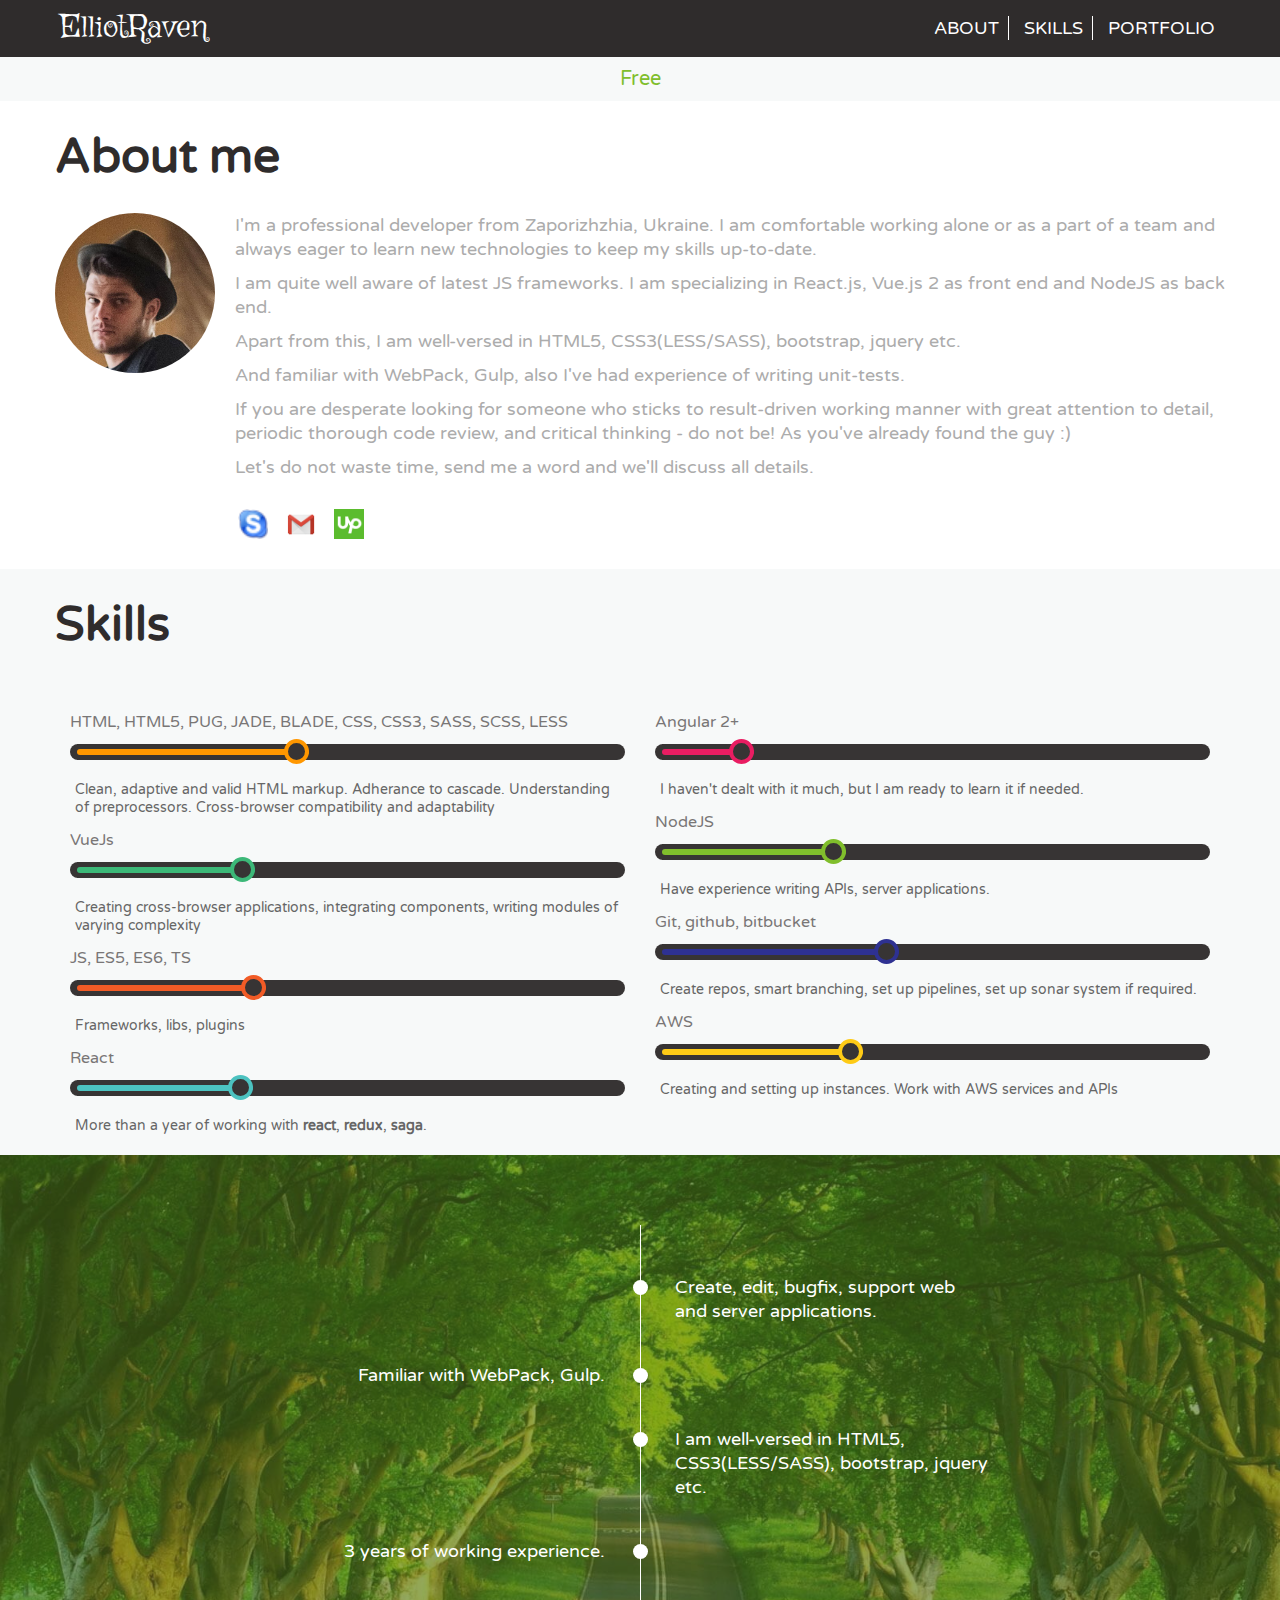
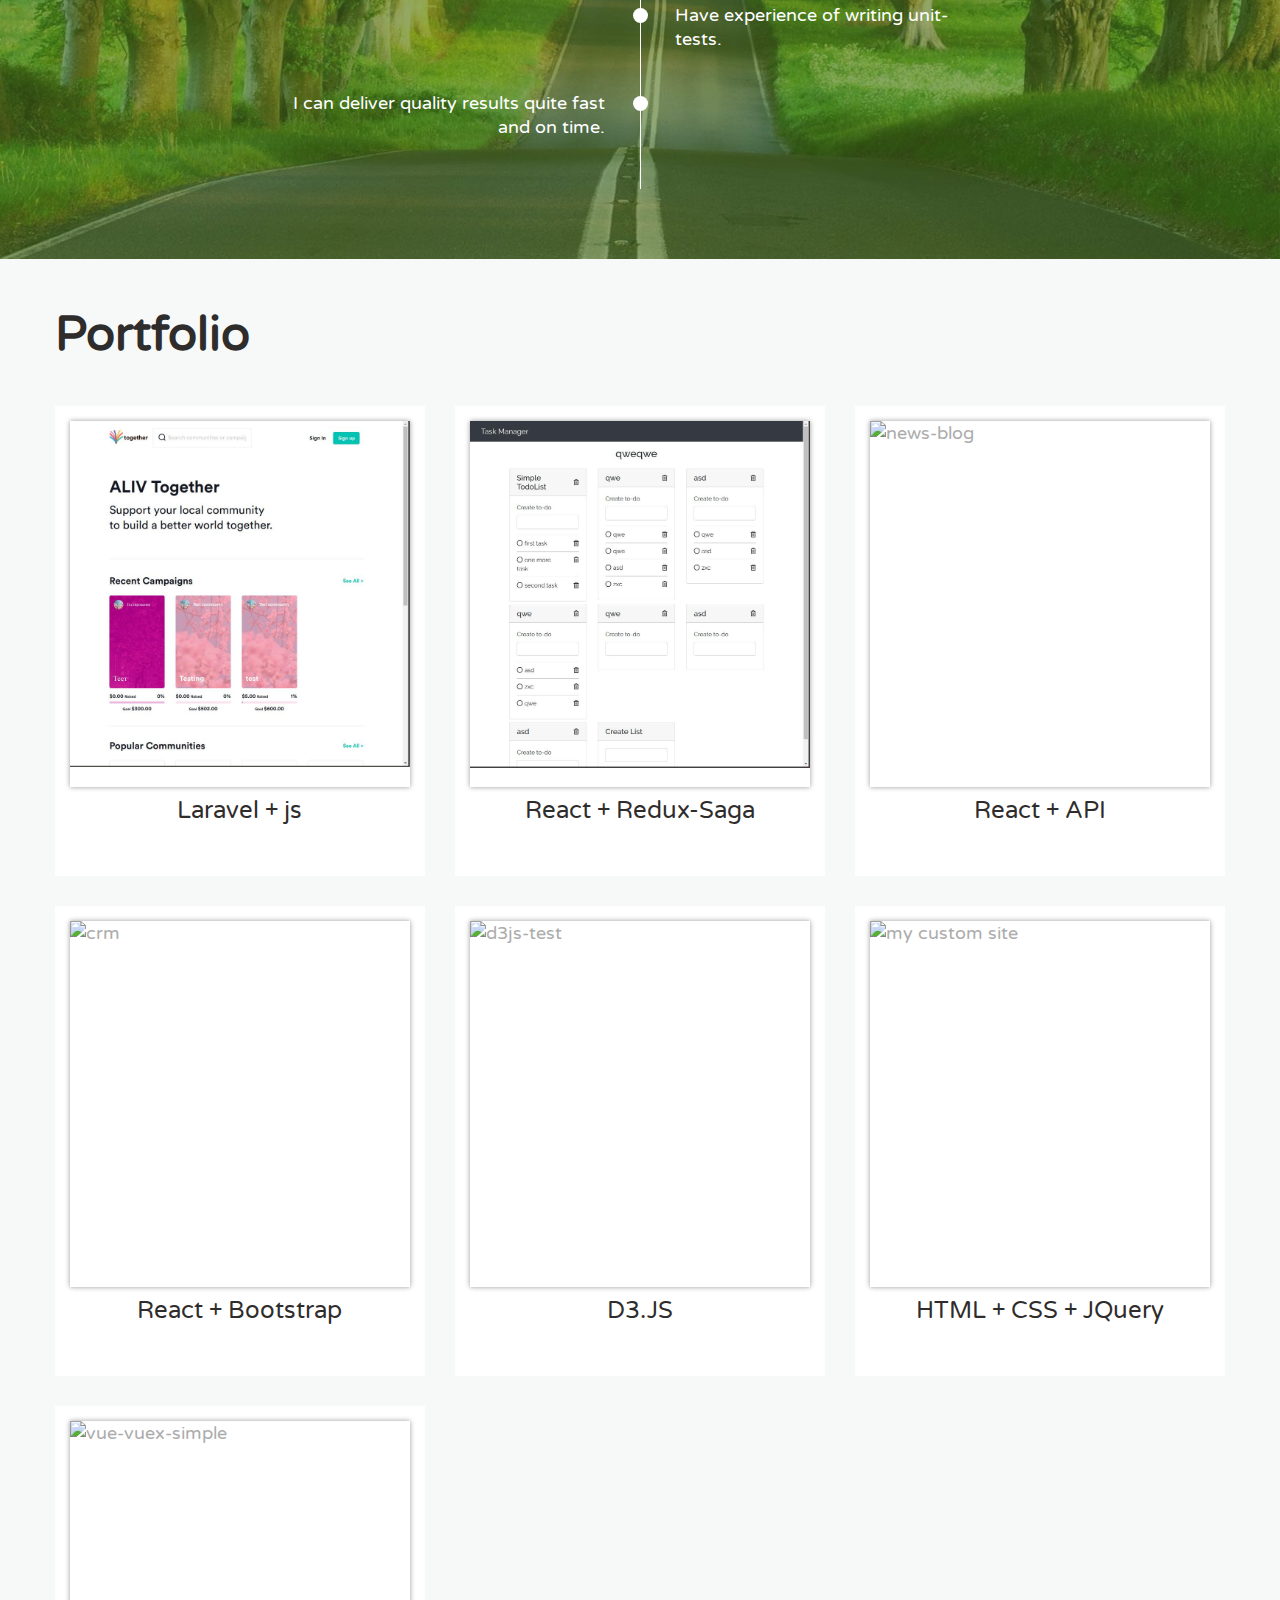
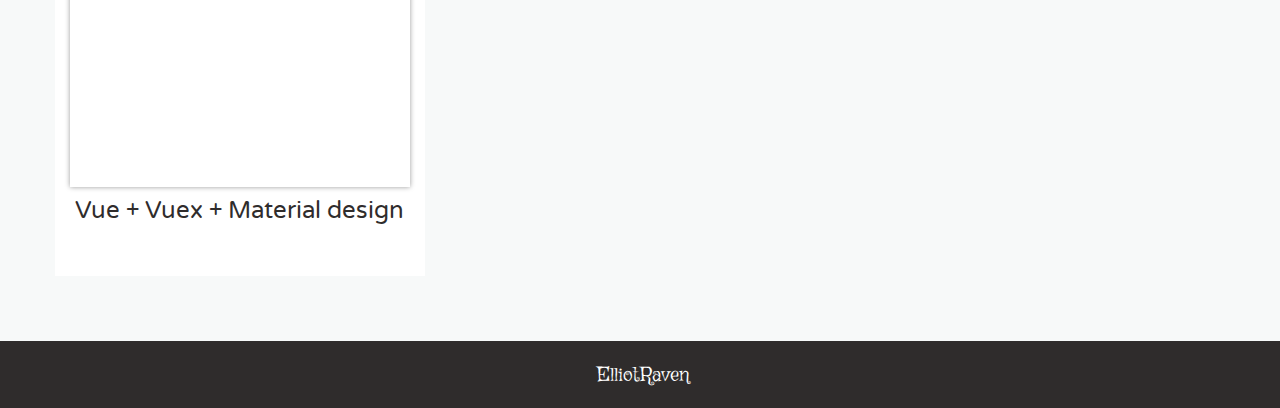
==== commit 896b9714: "add vue vuex example" ====
--- a/index.html
+++ b/index.html
@@ -339,6 +339,17 @@
                             <a href="https://eliotraven.github.io/" class="read-more"></a>
                         </div>
                     </div>
+                    <div class="col3">
+                        <div class="col-item">
+                            <div class="img-box"><img src="http://i.imgur.com/RnmN6LO.png" alt="vue-vuex-simple"></div>
+                            <div class="text-box">
+                                <div class="h5">
+                                    Vue + Vuex + Material design
+                                </div>
+                            </div>
+                            <a href="http://vue-minimarket.surge.sh/" class="read-more"></a>
+                        </div>
+                    </div>
                 </div>
             </div>
         </section>
@@ -362,4 +373,4 @@
 </div>
 
 </body>
-</html>+</html>
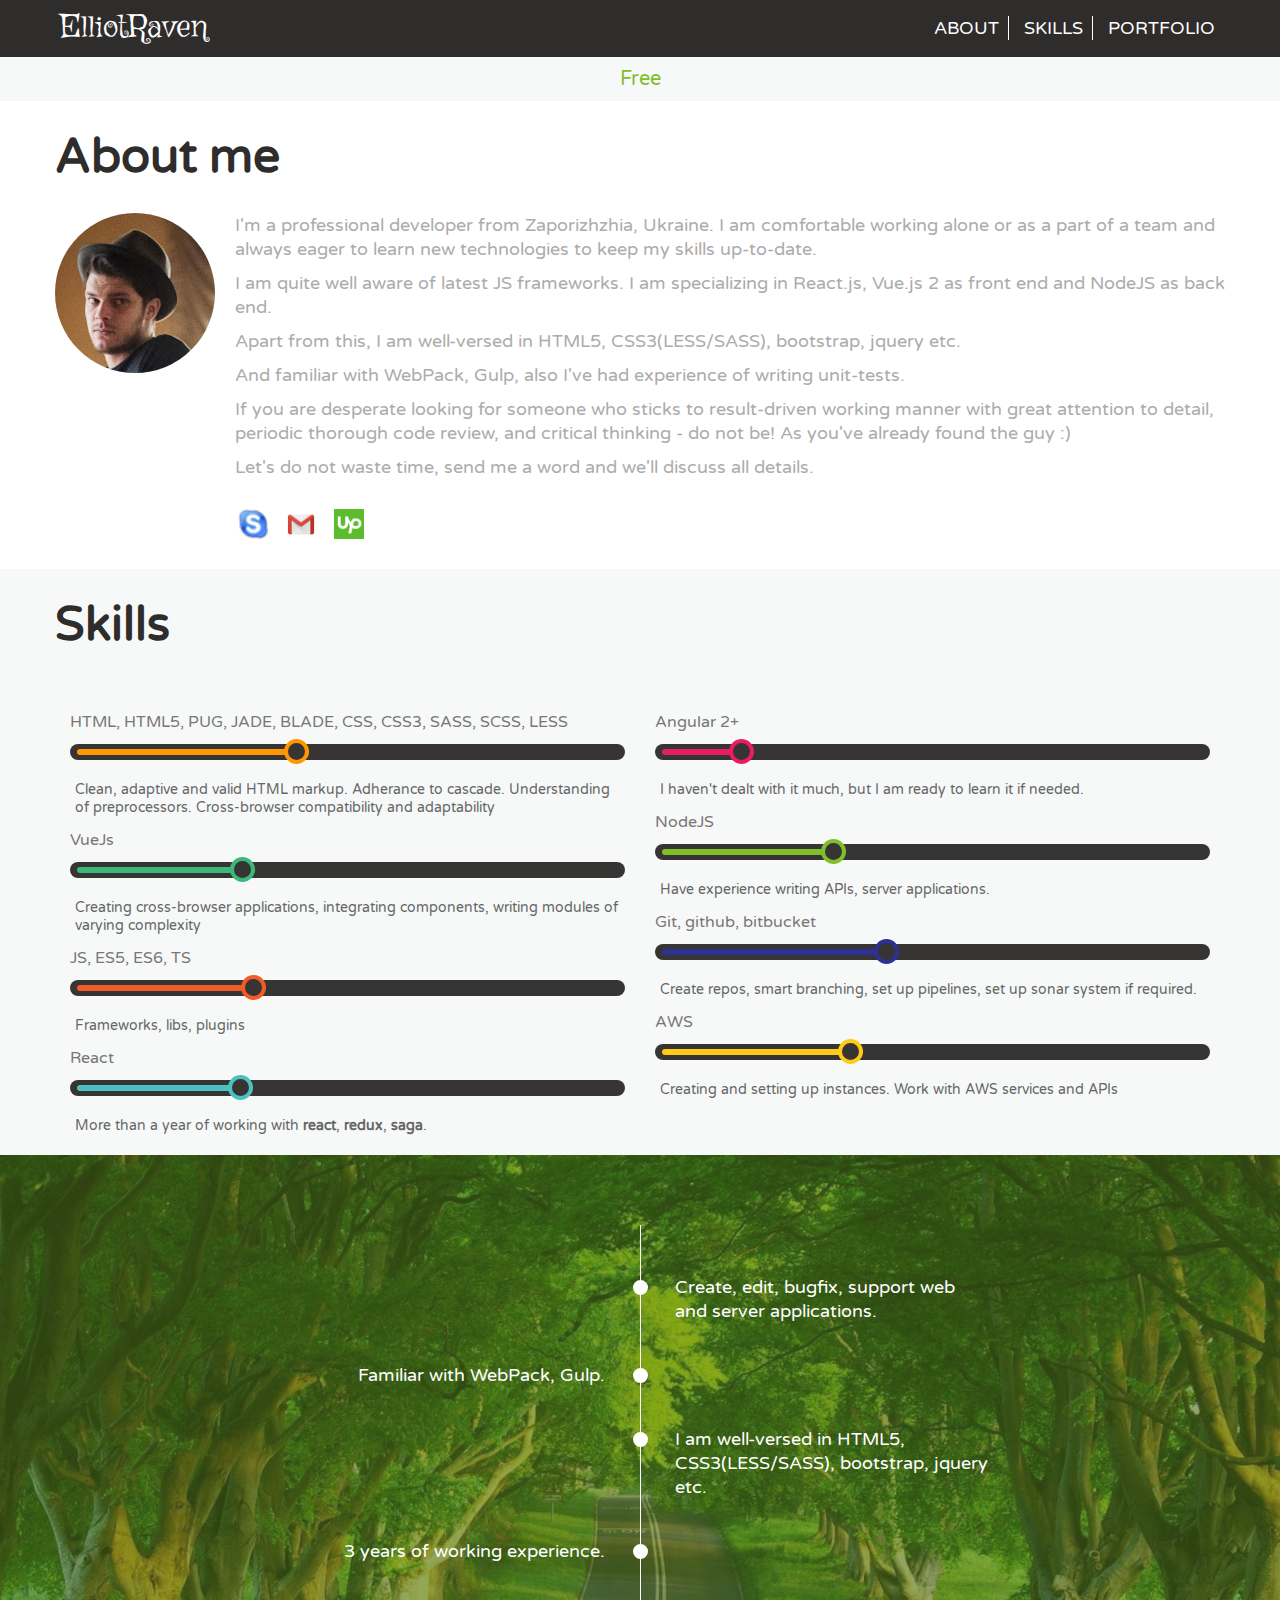
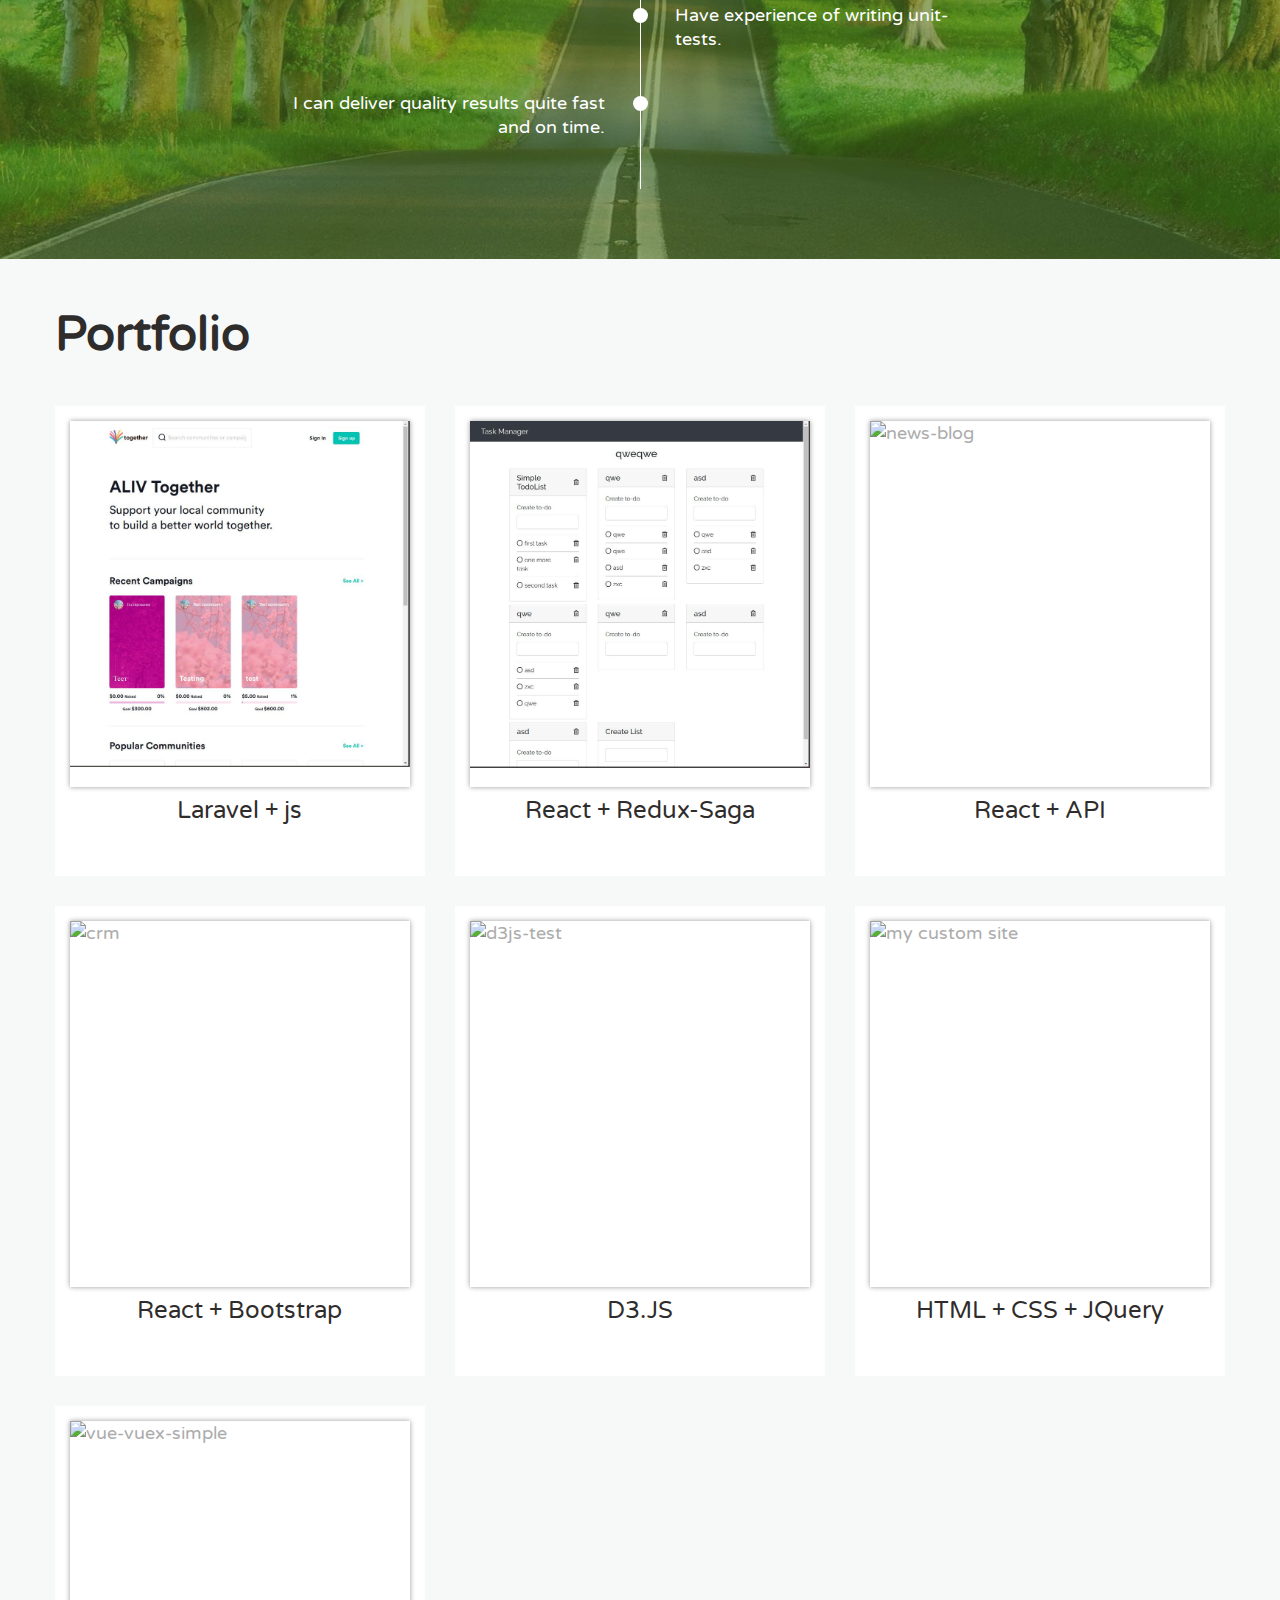
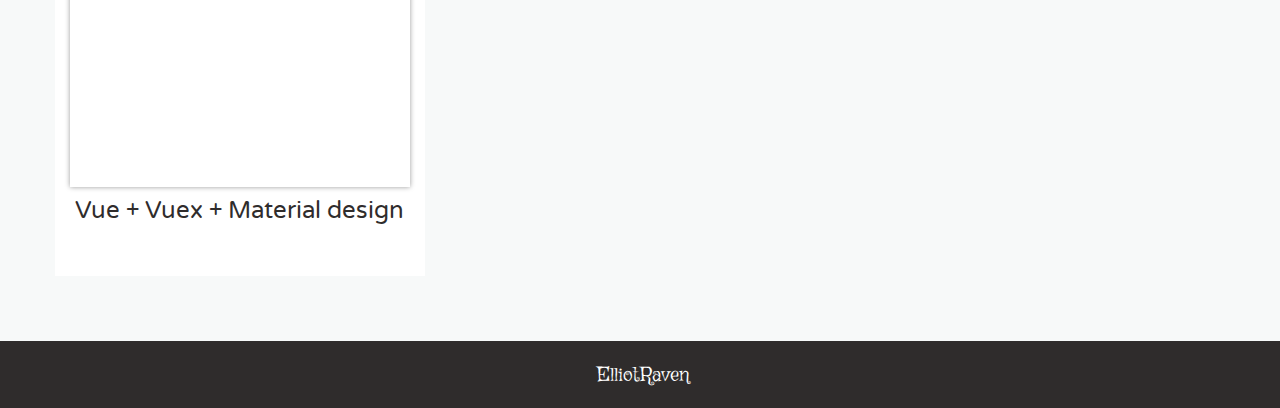
==== commit a82f8501: "change the screen on vue-minimarket example" ====
--- a/index.html
+++ b/index.html
@@ -341,7 +341,7 @@
                     </div>
                     <div class="col3">
                         <div class="col-item">
-                            <div class="img-box"><img src="http://i.imgur.com/RnmN6LO.png" alt="vue-vuex-simple"></div>
+                            <div class="img-box"><img src="http://i.imgur.com/UL37neh.png" alt="vue-vuex-simple"></div>
                             <div class="text-box">
                                 <div class="h5">
                                     Vue + Vuex + Material design
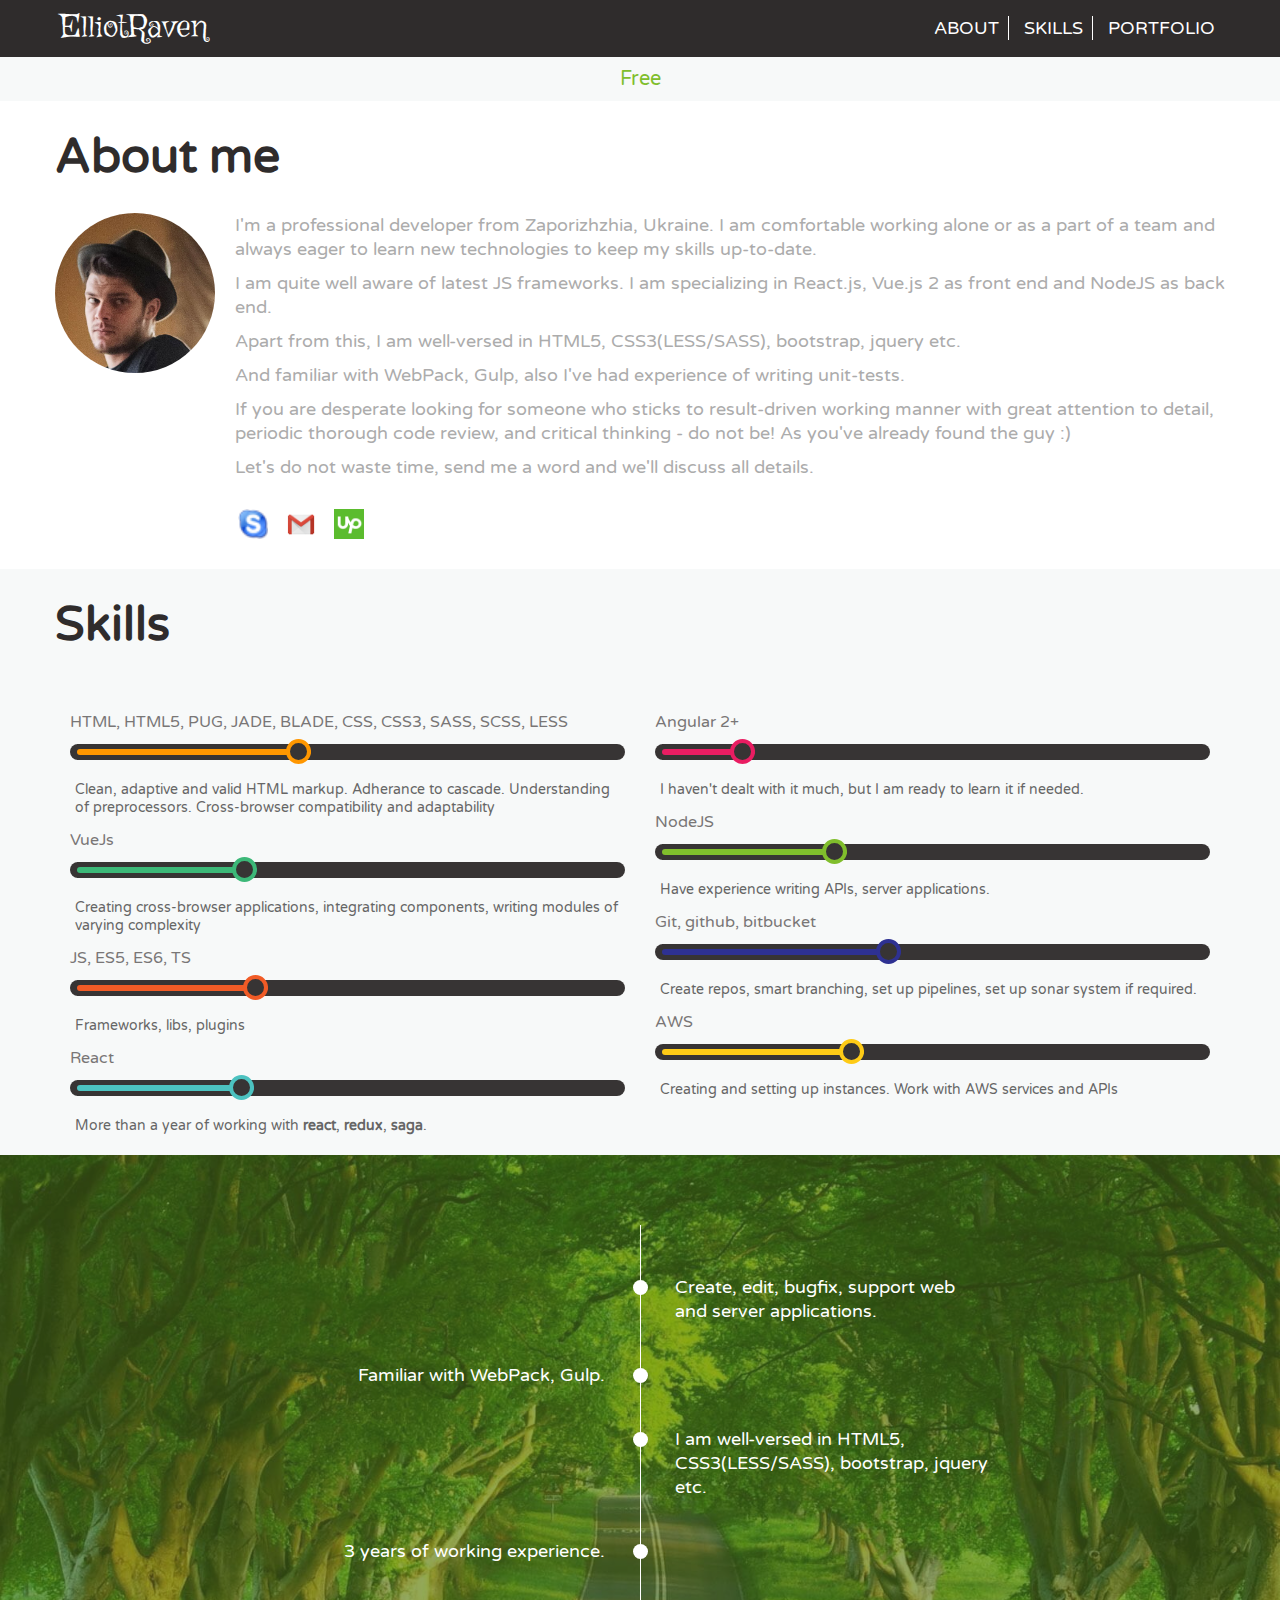
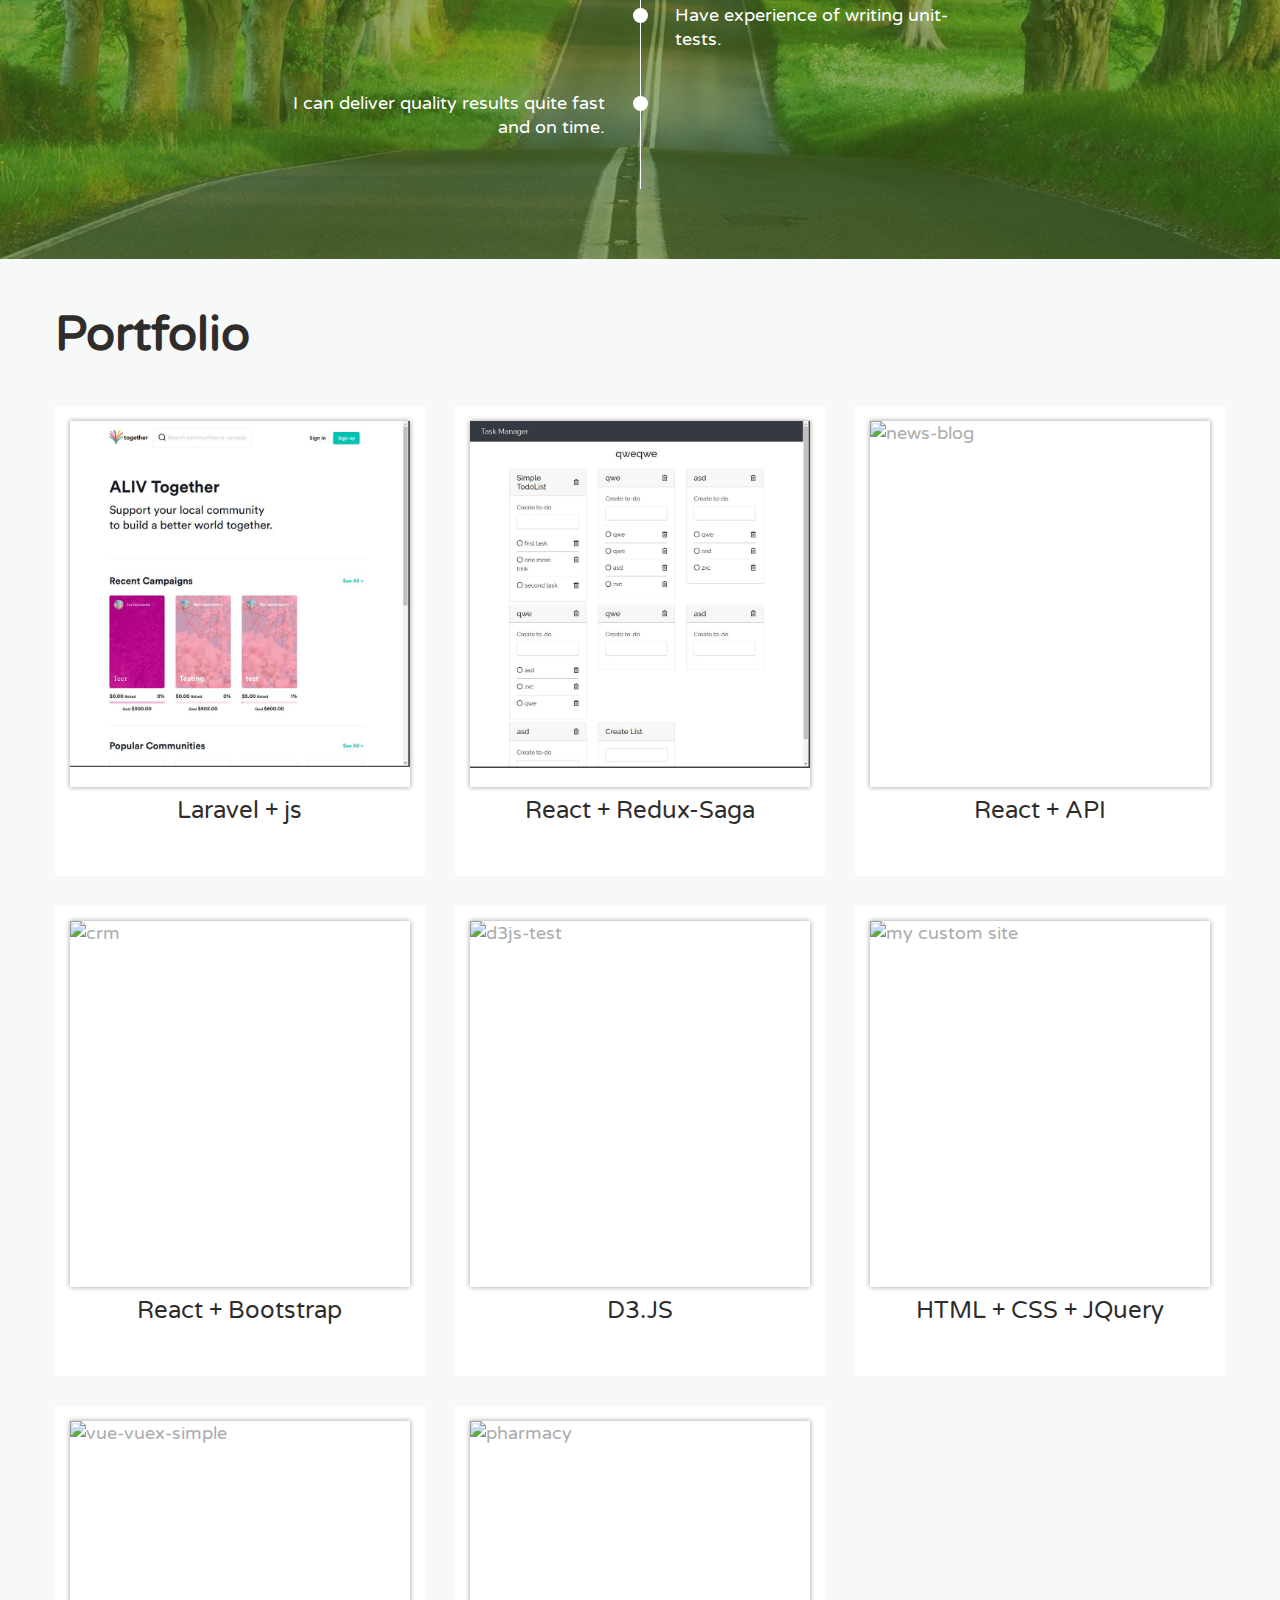
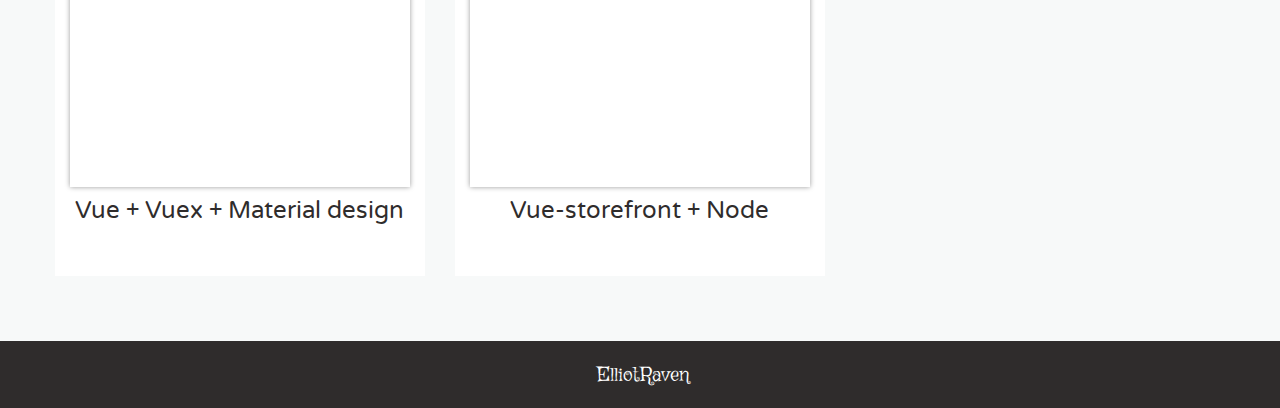
==== commit 87614fbe: "add new project" ====
--- a/index.html
+++ b/index.html
@@ -350,6 +350,15 @@
                             <a href="http://vue-minimarket.surge.sh/" class="read-more"></a>
                         </div>
                     </div>
+                    <div class="col3">
+                        <div class="col-item">
+                            <div class="img-box"><img src="http://i.imgur.com/8rZ83r3.png" alt="pharmacy"></div>
+                            <div class="text-box">
+                                <div class="h5">Vue-storefront + Node</div>
+                            </div>
+                            <a href="https://klikis.com/" class="read-more"></a>
+                        </div>
+                    </div>
                 </div>
             </div>
         </section>
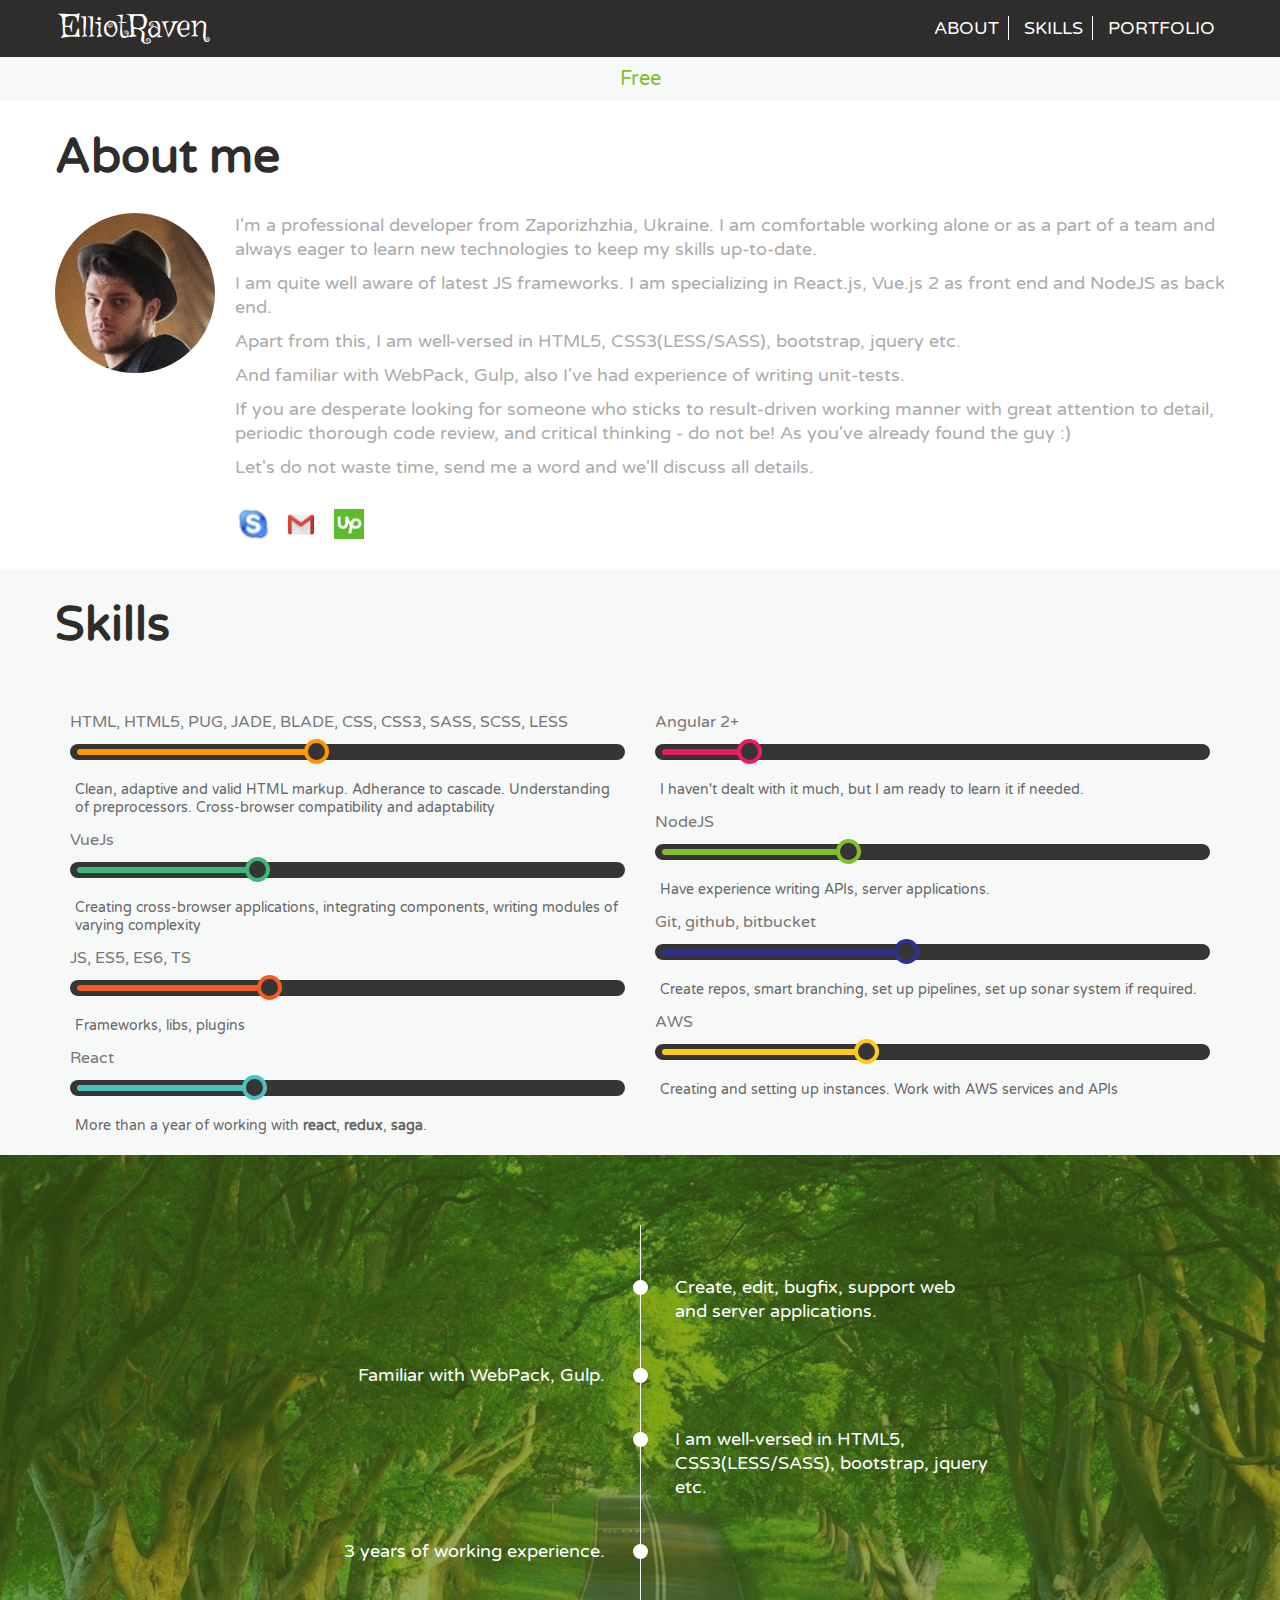
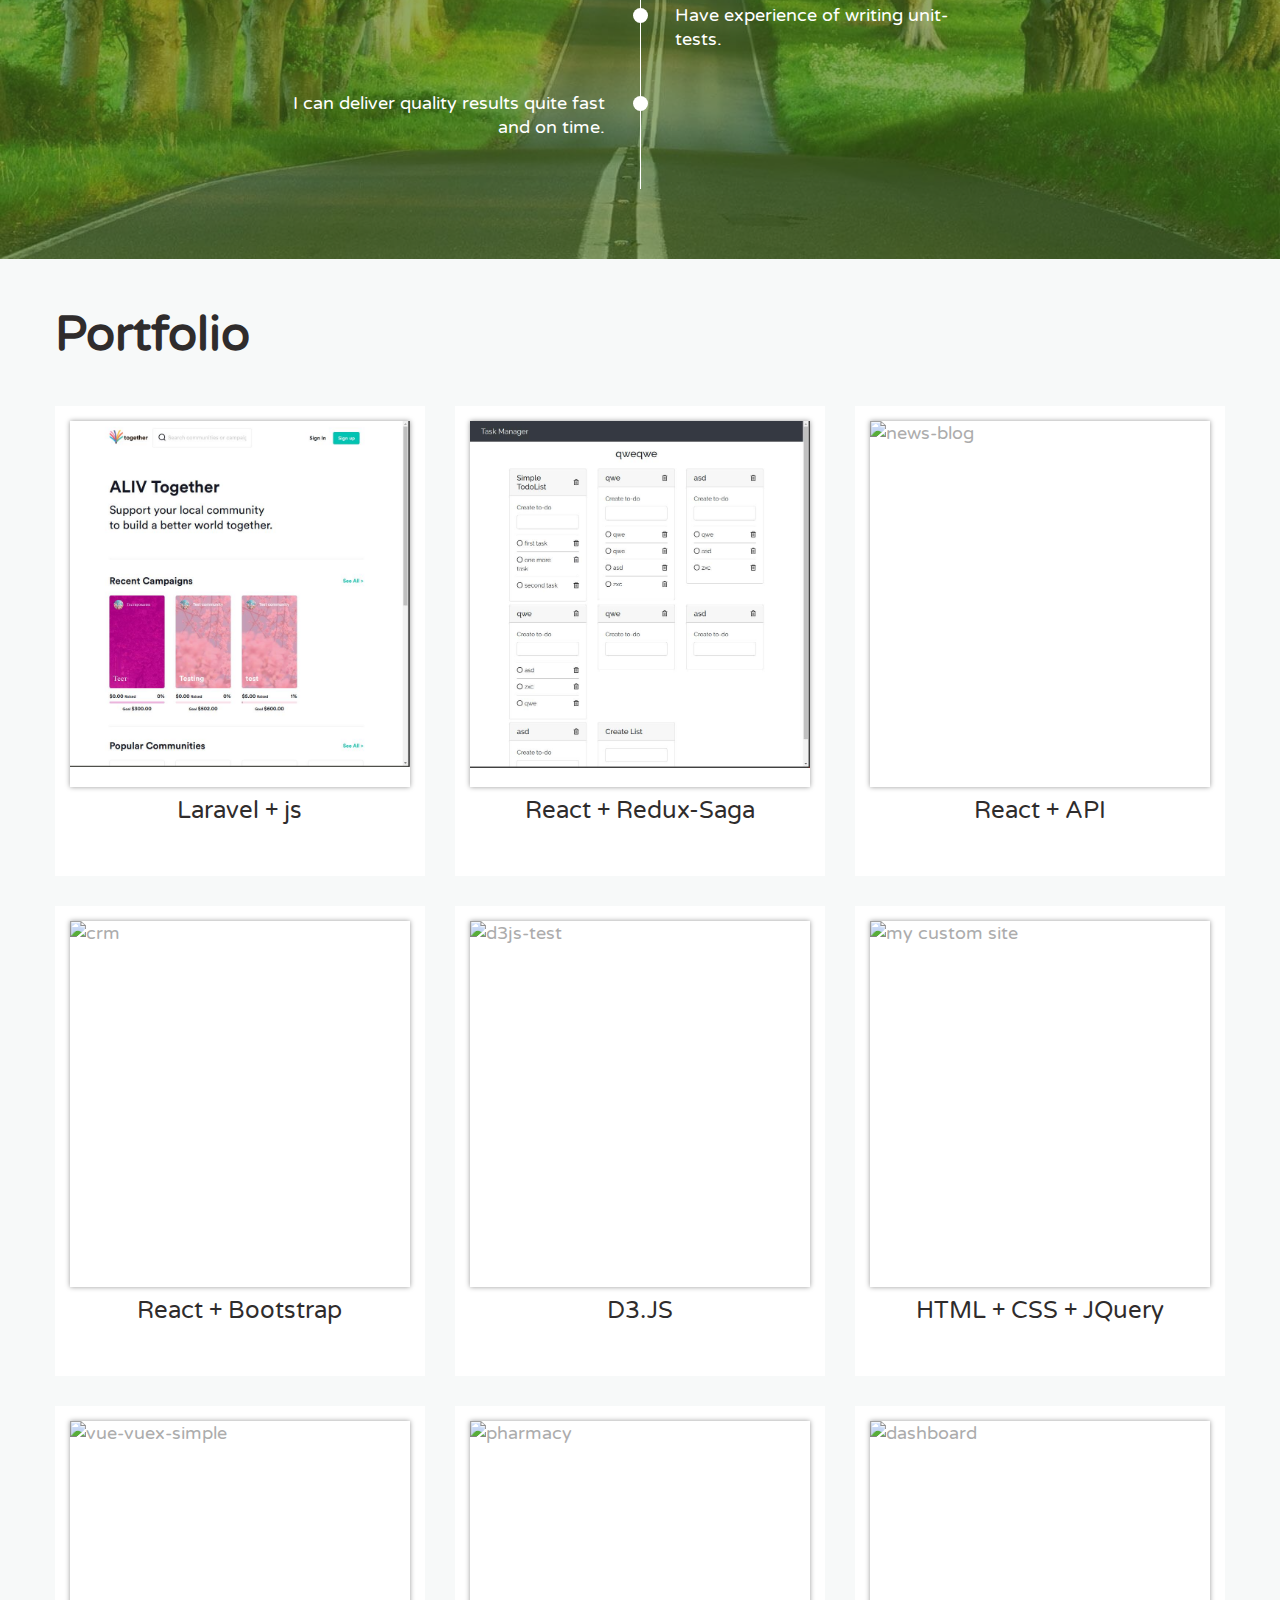
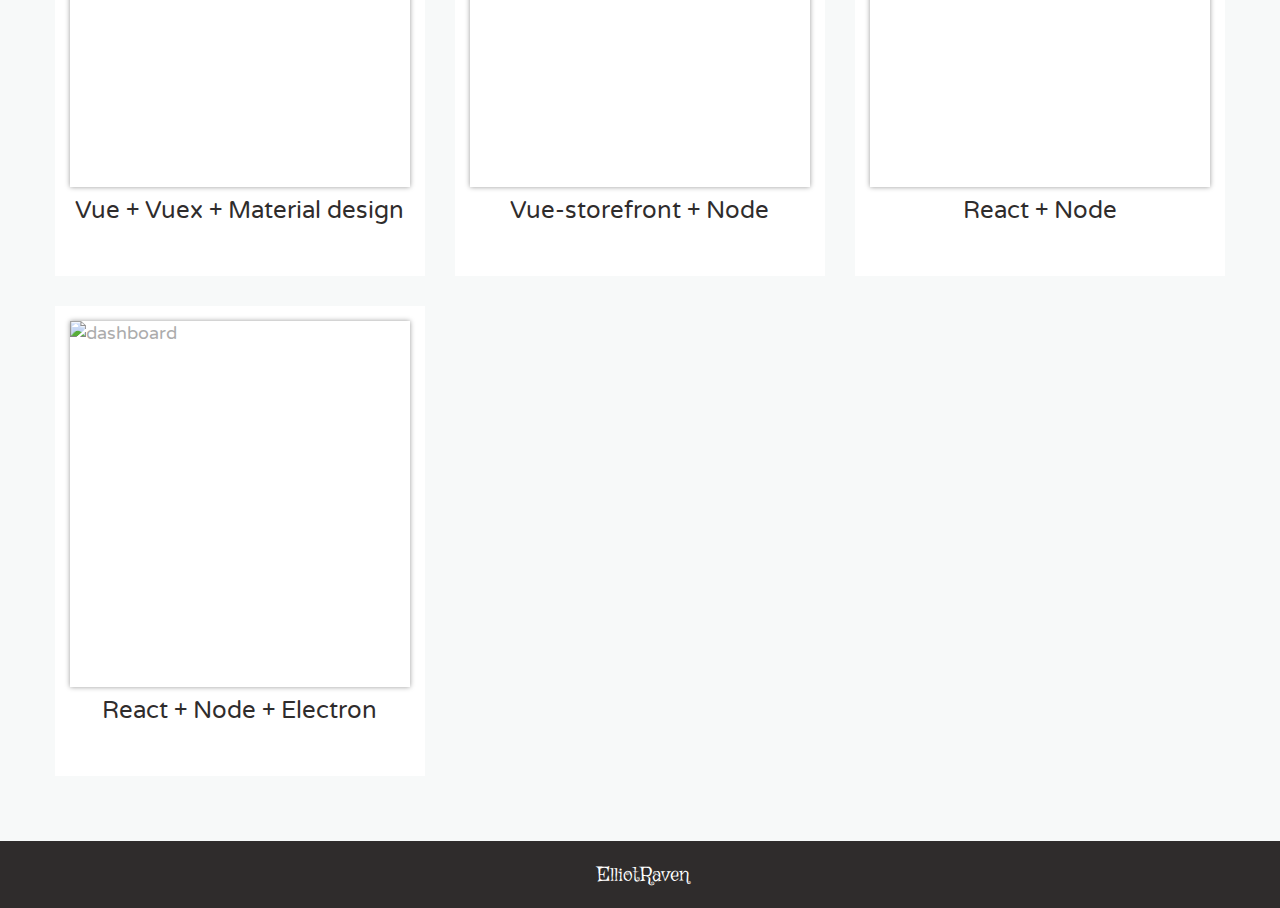
==== commit eac6cc83: "add new project" ====
--- a/index.html
+++ b/index.html
@@ -352,11 +352,29 @@
                     </div>
                     <div class="col3">
                         <div class="col-item">
-                            <div class="img-box"><img src="http://i.imgur.com/8rZ83r3.png" alt="pharmacy"></div>
+                            <div class="img-box"><img src="http://i.imgur.com/ynzk3aV.png" alt="pharmacy"></div>
                             <div class="text-box">
                                 <div class="h5">Vue-storefront + Node</div>
                             </div>
                             <a href="https://klikis.com/" class="read-more"></a>
+                        </div>
+                    </div>
+                    <div class="col3">
+                        <div class="col-item">
+                            <div class="img-box"><img src="http://i.imgur.com/KBQ5d87.png" alt="dashboard"></div>
+                            <div class="text-box">
+                                <div class="h5">React + Node</div>
+                            </div>
+                            <a href="http://admin.mastre.io/" class="read-more"></a>
+                        </div>
+                    </div>
+                    <div class="col3">
+                        <div class="col-item">
+                            <div class="img-box"><img src="http://i.imgur.com/kxUPhC5.png" alt="dashboard"></div>
+                            <div class="text-box">
+                                <div class="h5">React + Node + Electron</div>
+                            </div>
+                            <a href="http://admin.mastre.io/" class="read-more"></a>
                         </div>
                     </div>
                 </div>
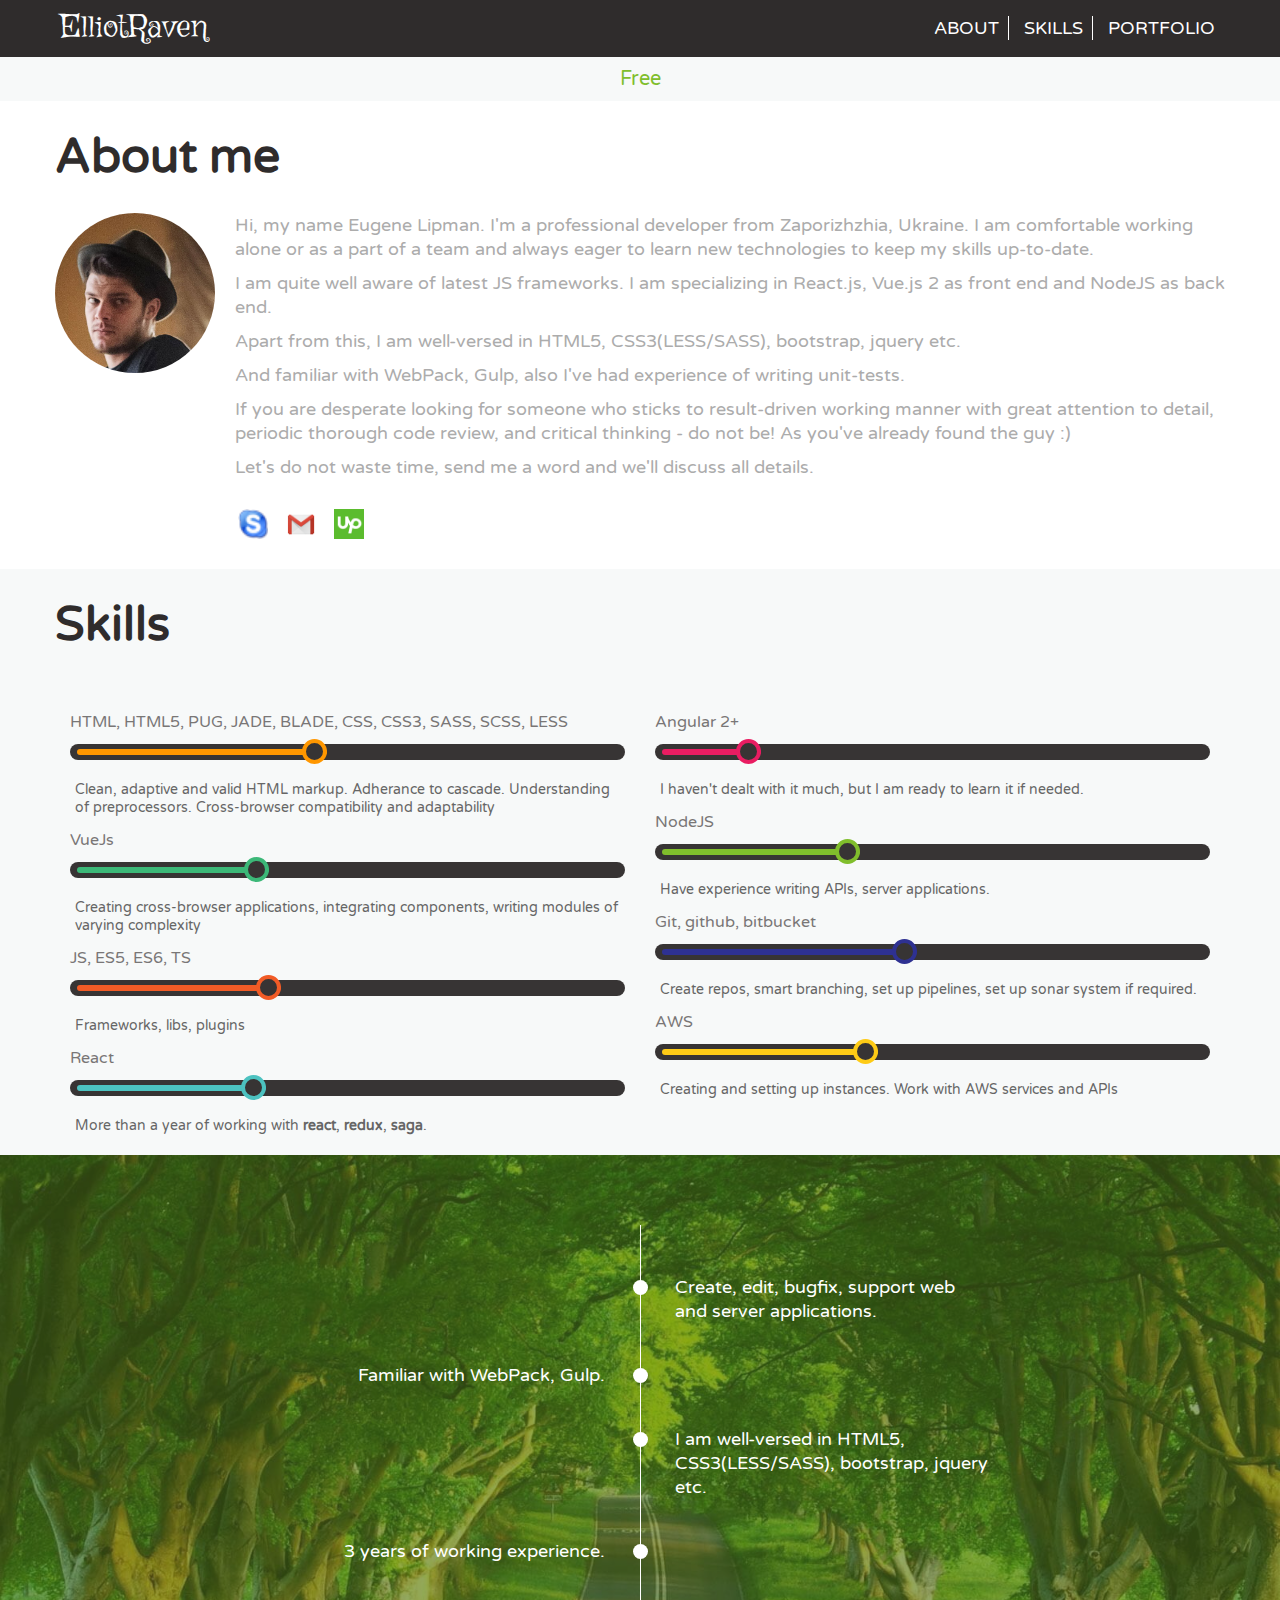
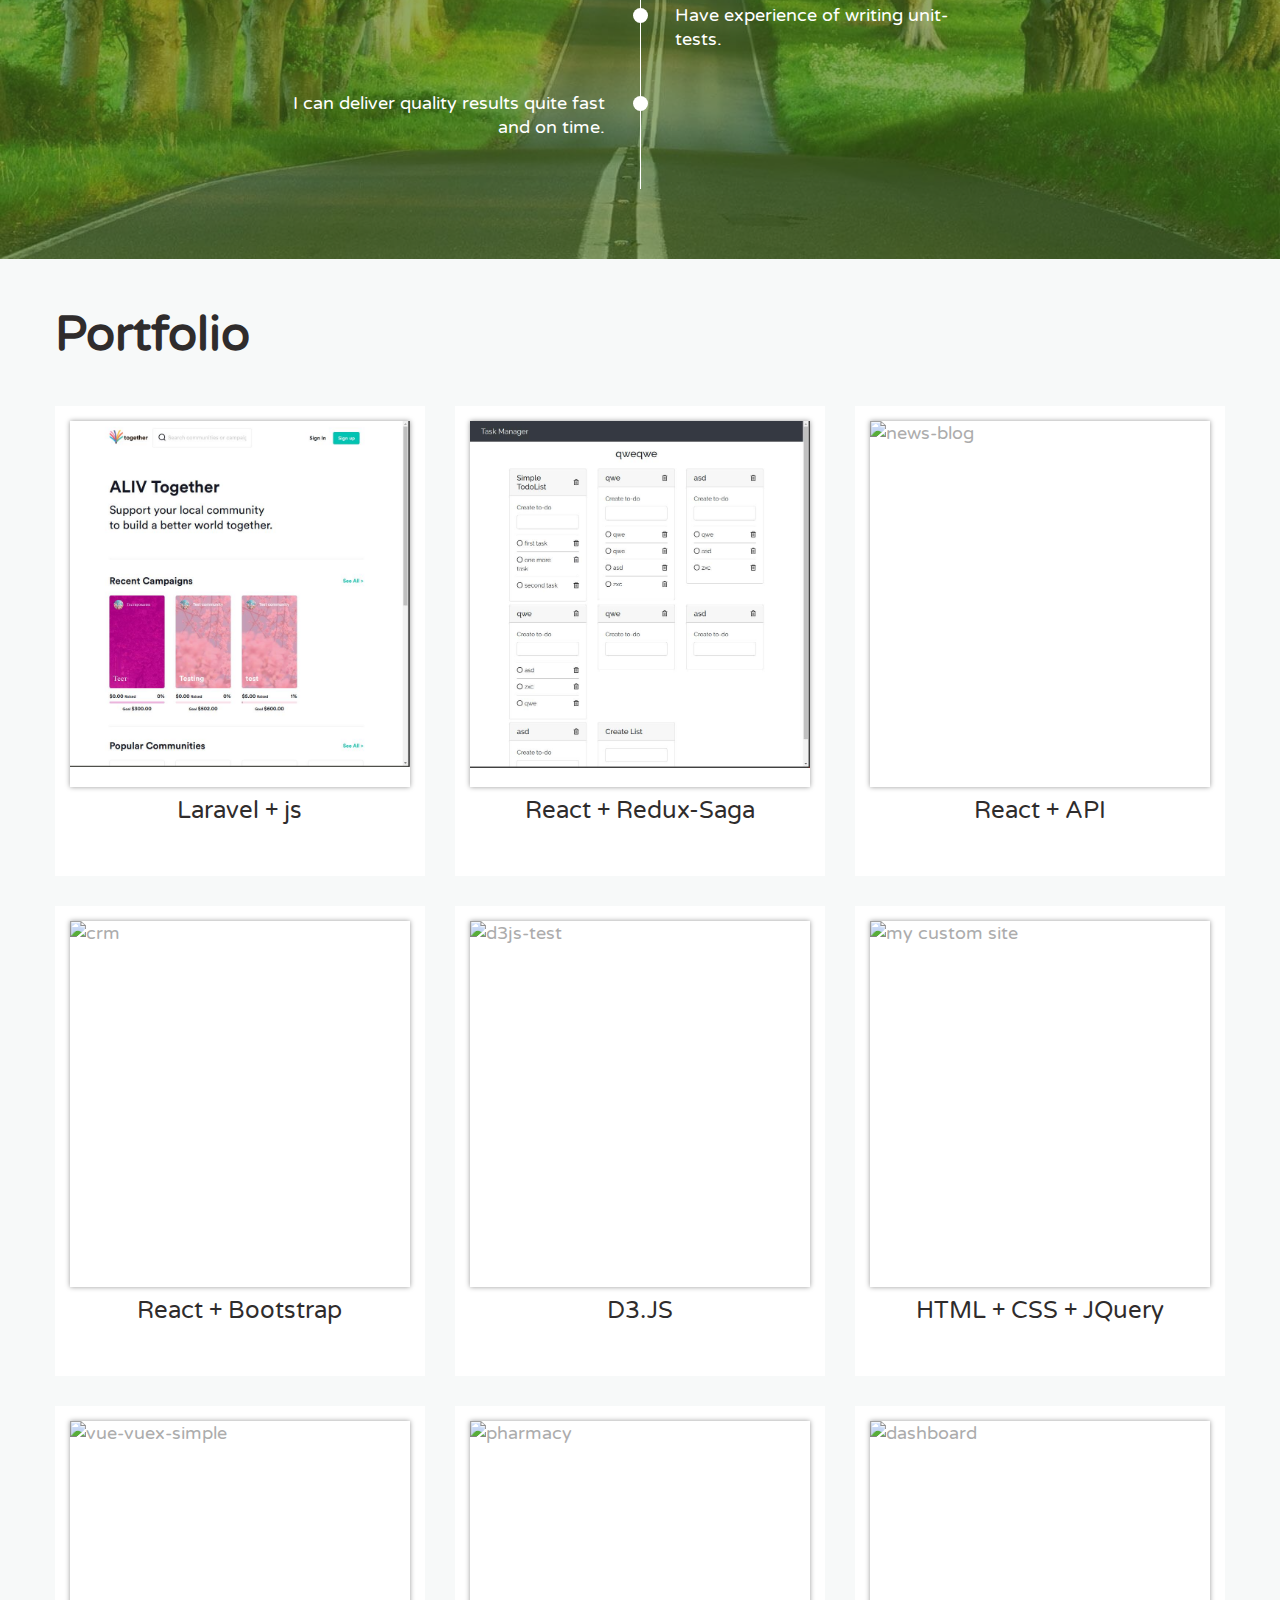
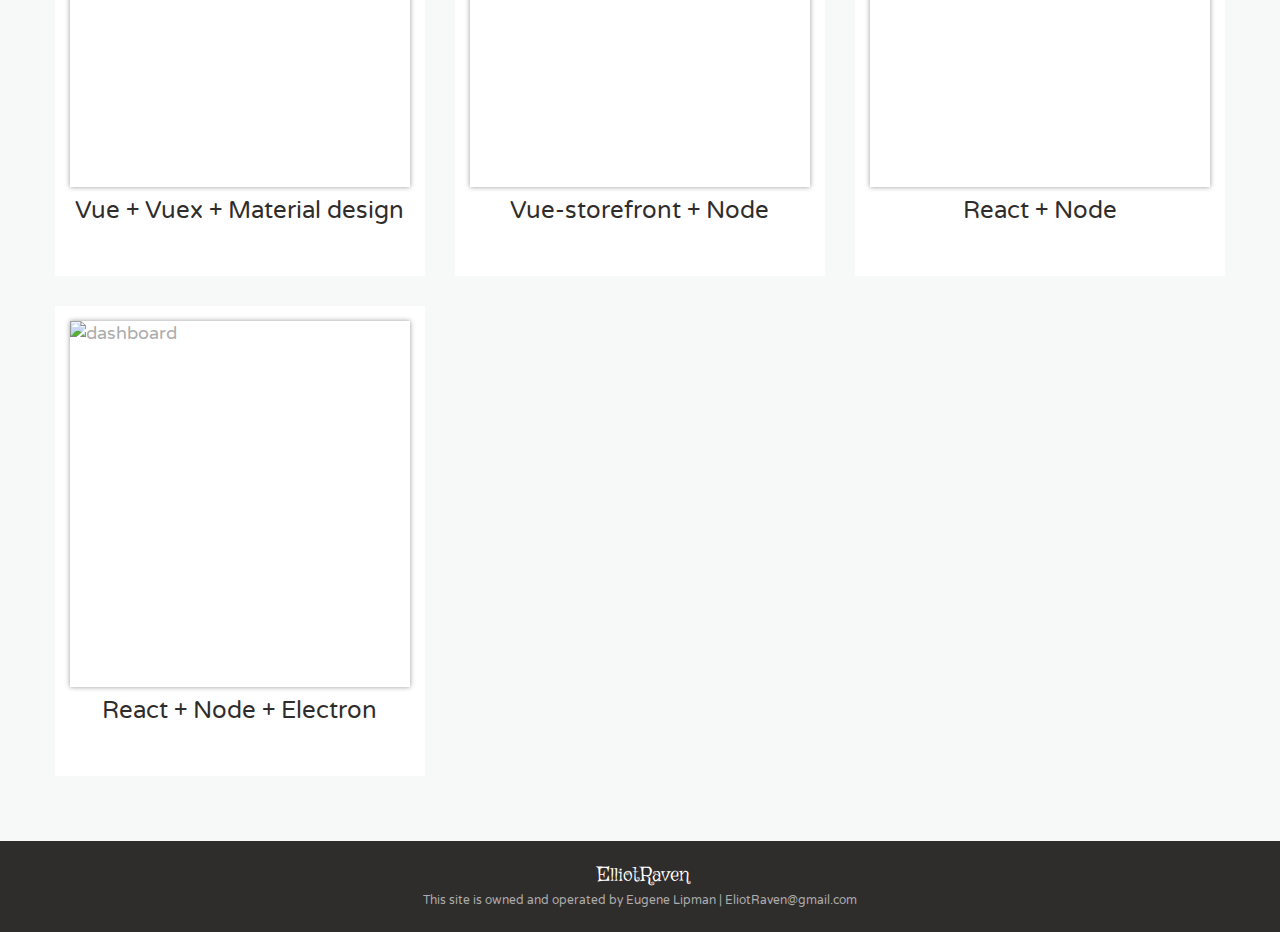
==== commit 3e482a6c: "update data" ====
--- a/index.html
+++ b/index.html
@@ -143,6 +143,7 @@
                 </div>
                 <div class="text-box">
                     <p>
+                        Hi, my name Eugene Lipman.
                         I'm a professional developer from Zaporizhzhia, Ukraine. I am comfortable working alone or as a
                         part of a team and always eager to learn new technologies to keep my skills up-to-date.
                     </p>
@@ -386,6 +387,7 @@
         <div class="page-width">
             <a href="#header" class="animate-scroll"><i class="fa fa-cogs"></i>ElliotRaven</a>
         </div>
+        <div style="font-size: 12px;text-align: center;">This site is owned and operated by Eugene Lipman | EliotRaven@gmail.com</div>
     </footer>
 
     <link rel="stylesheet" href="style.css" type="text/css" />
